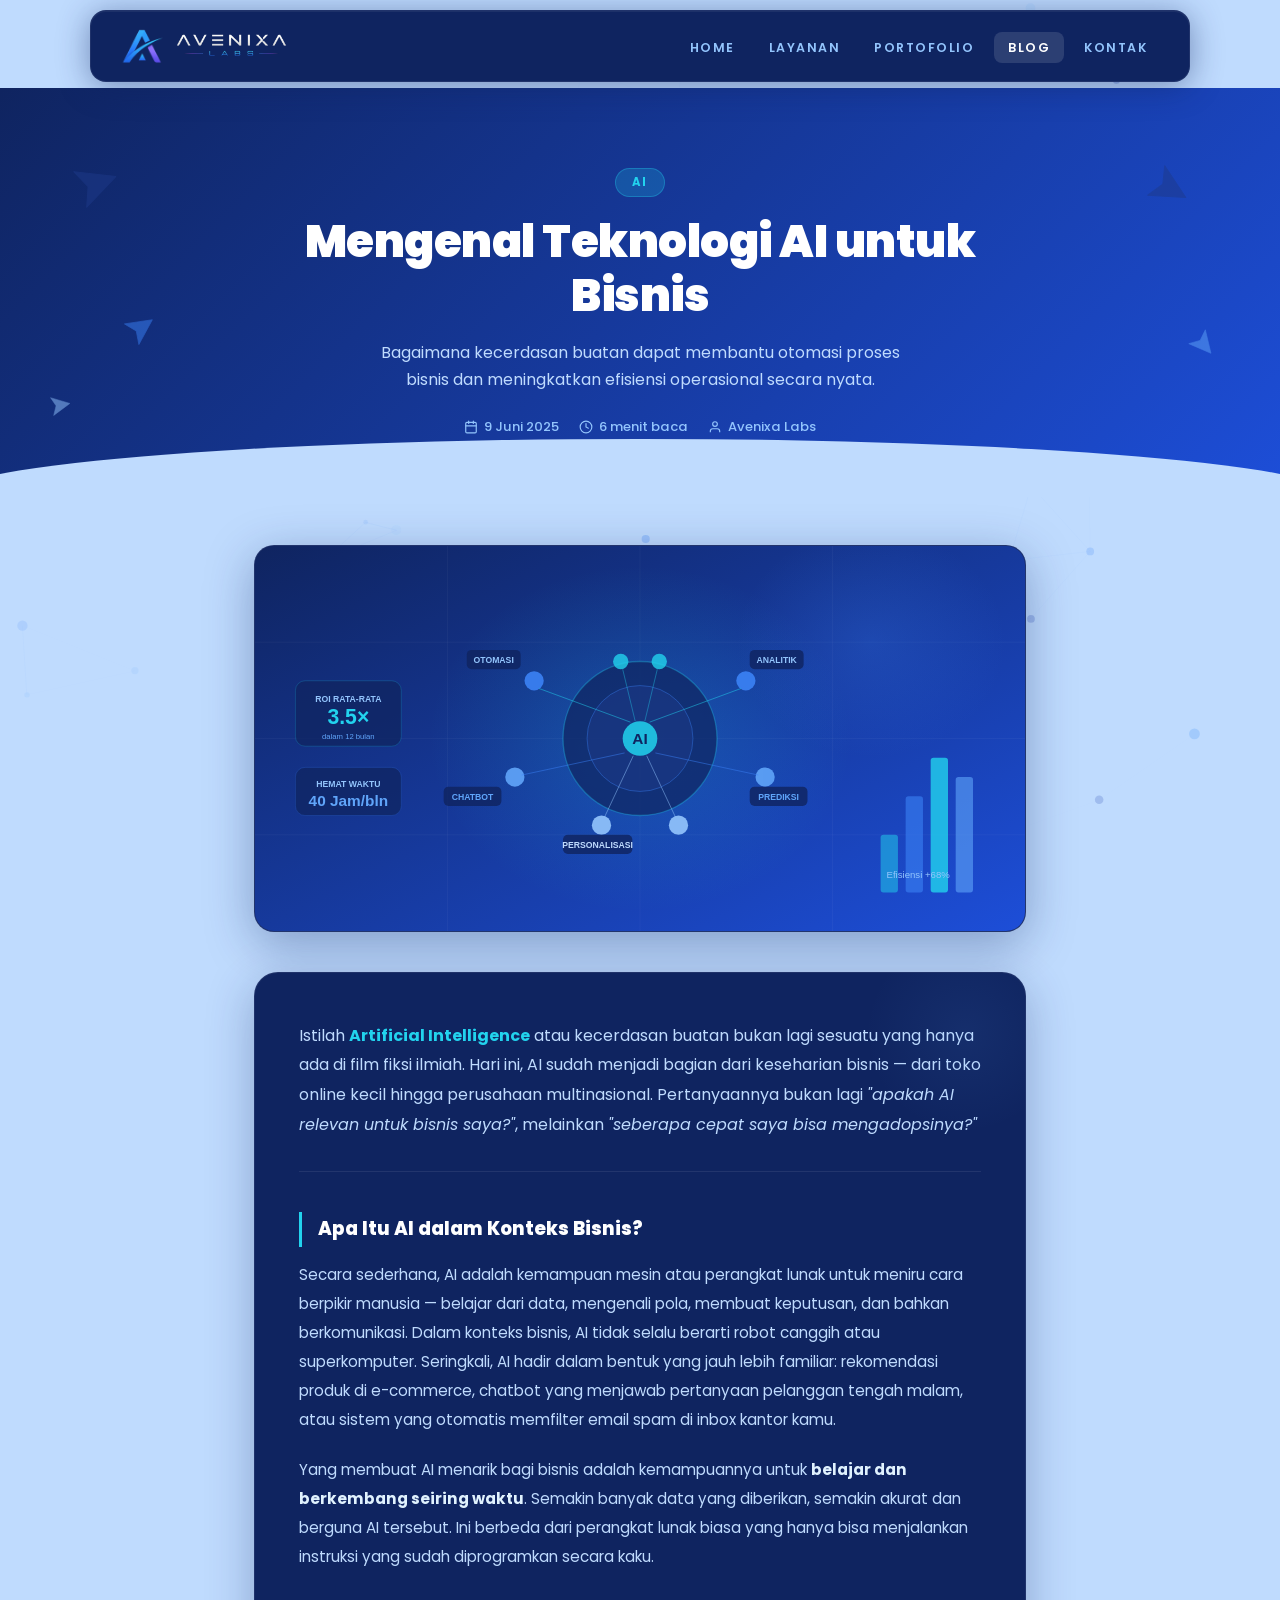
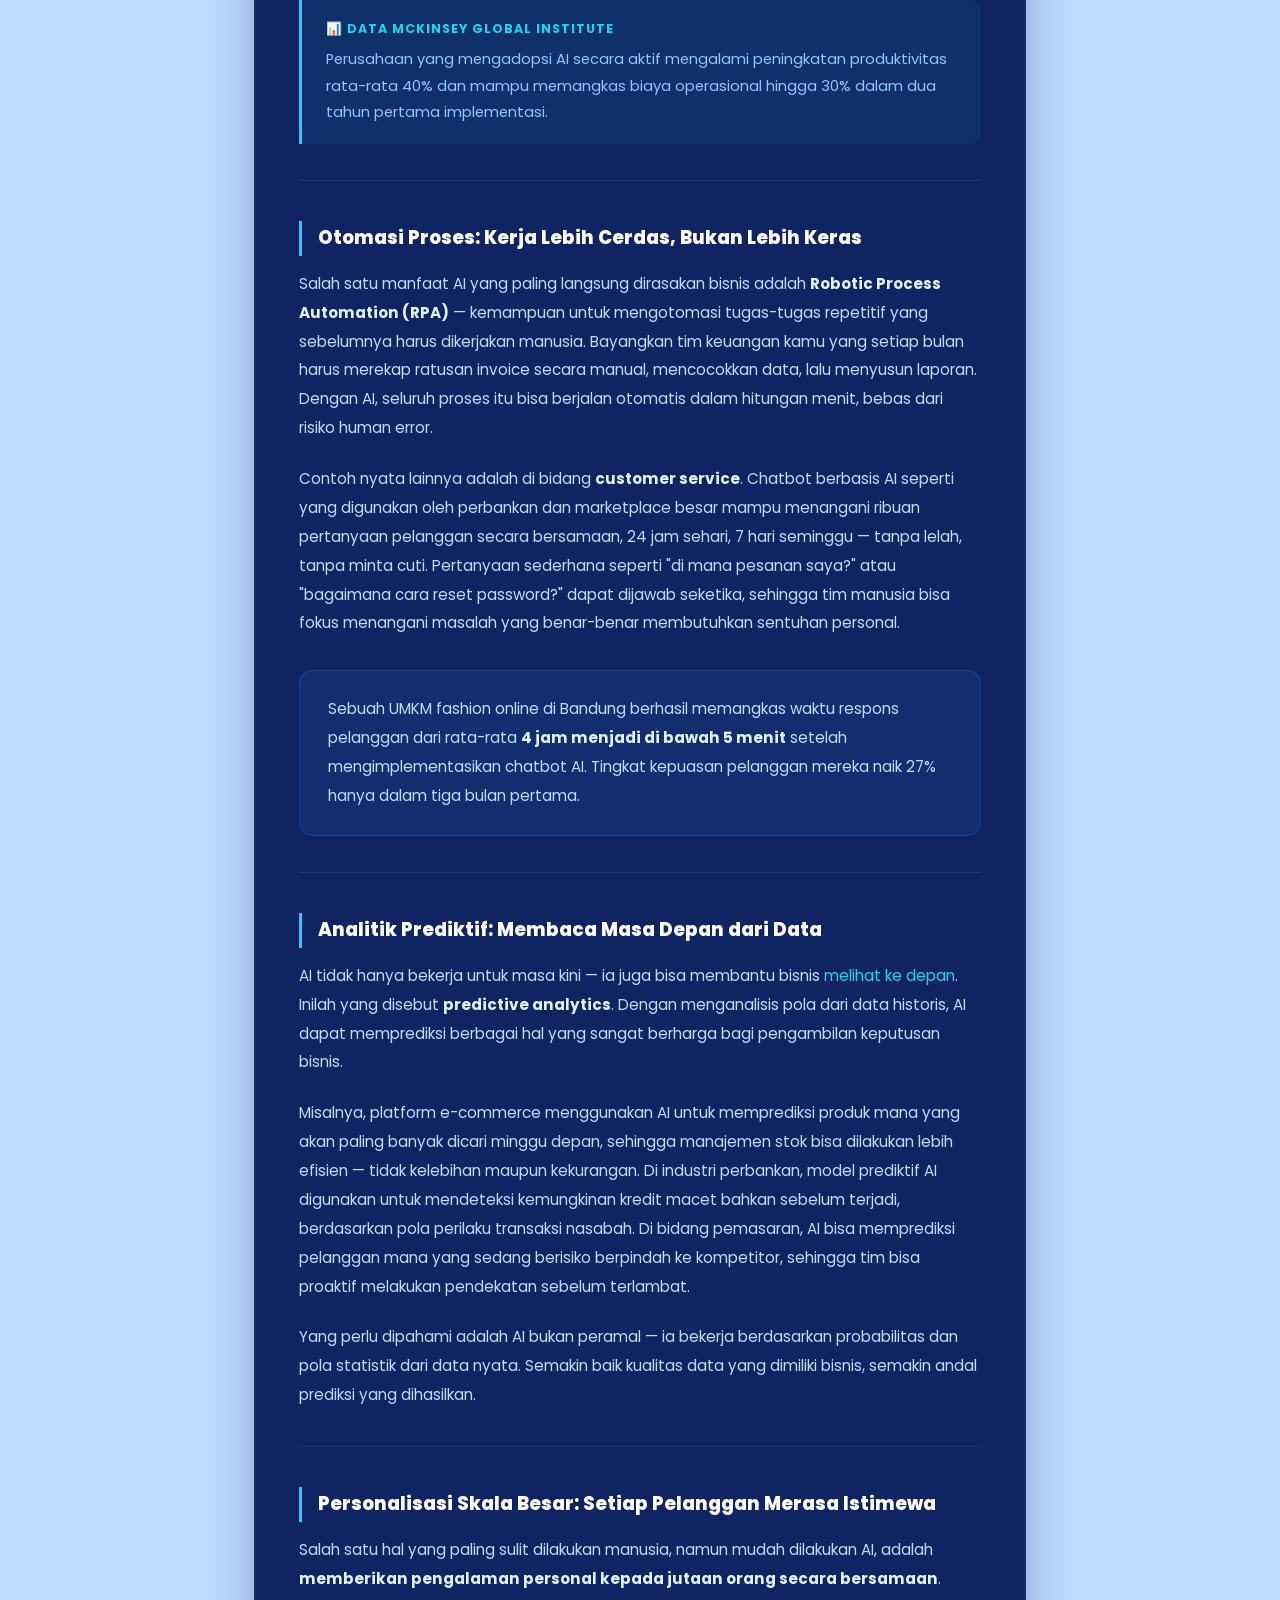
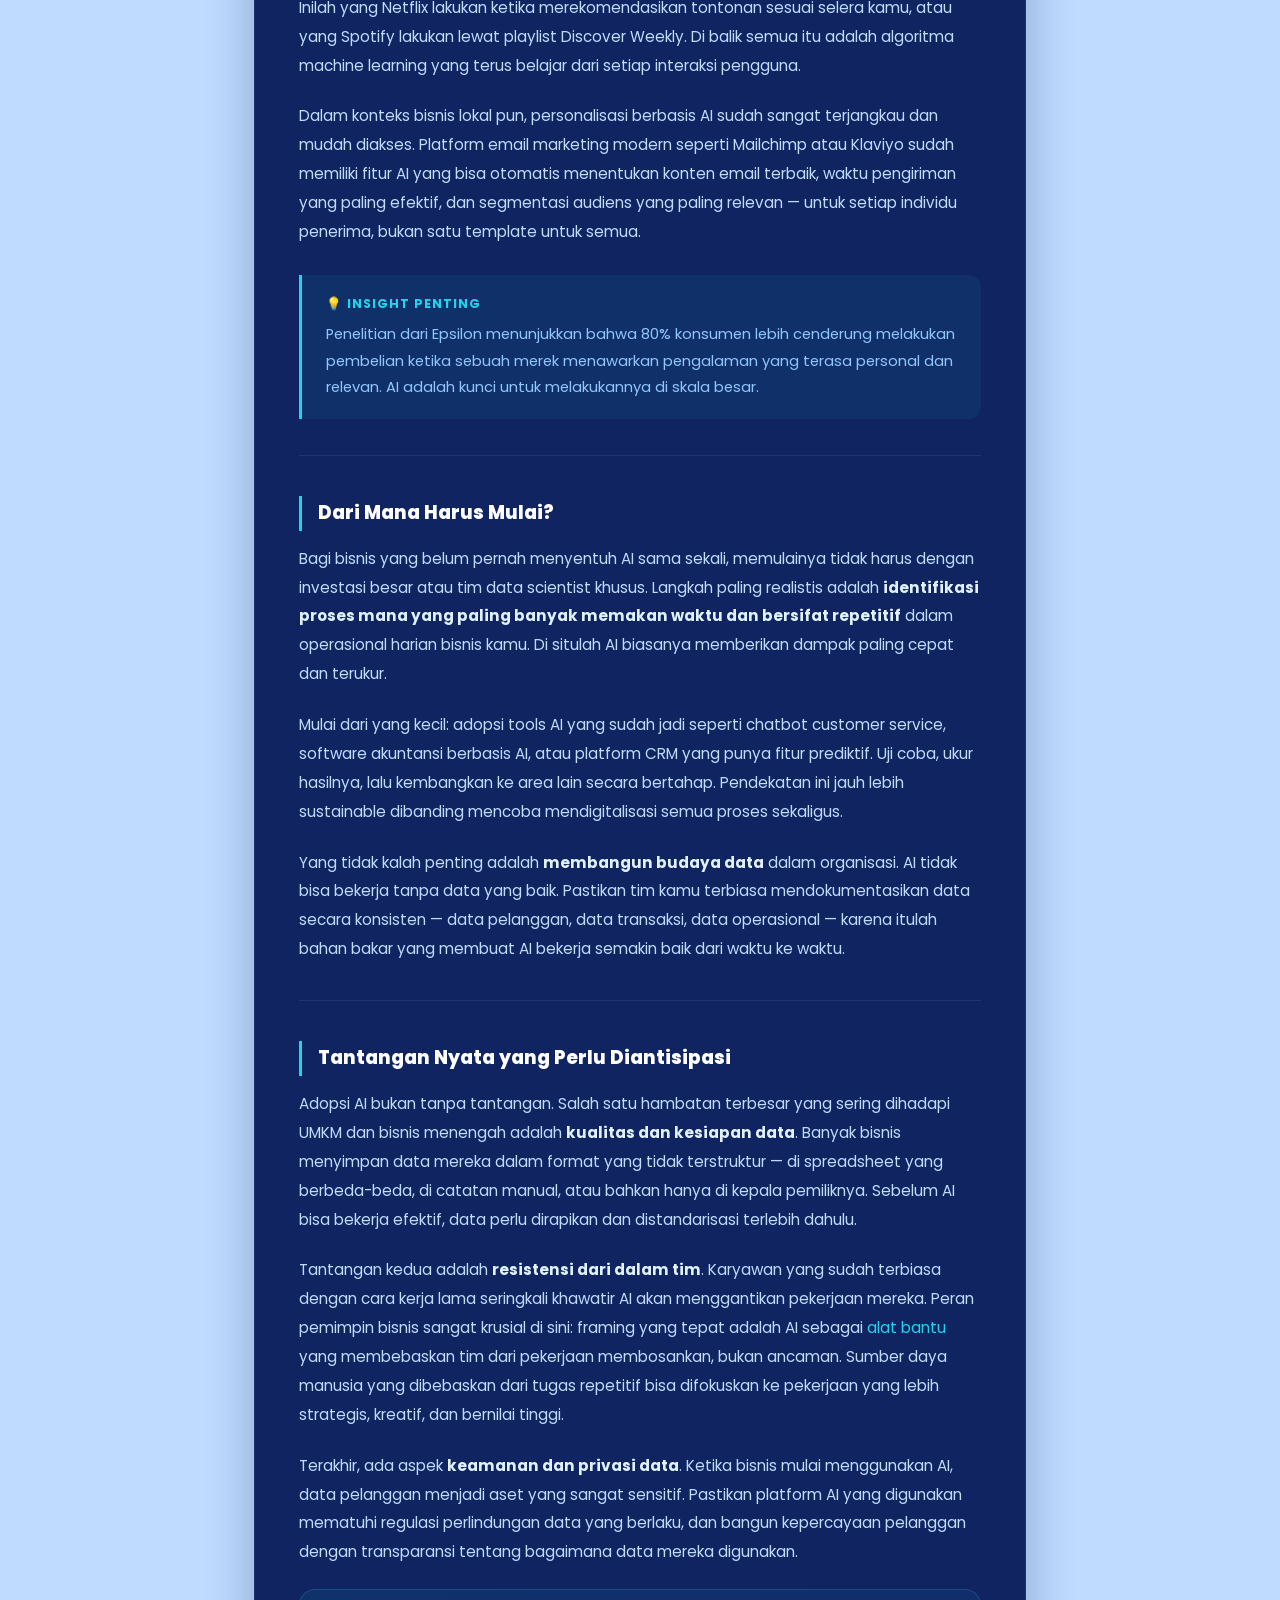
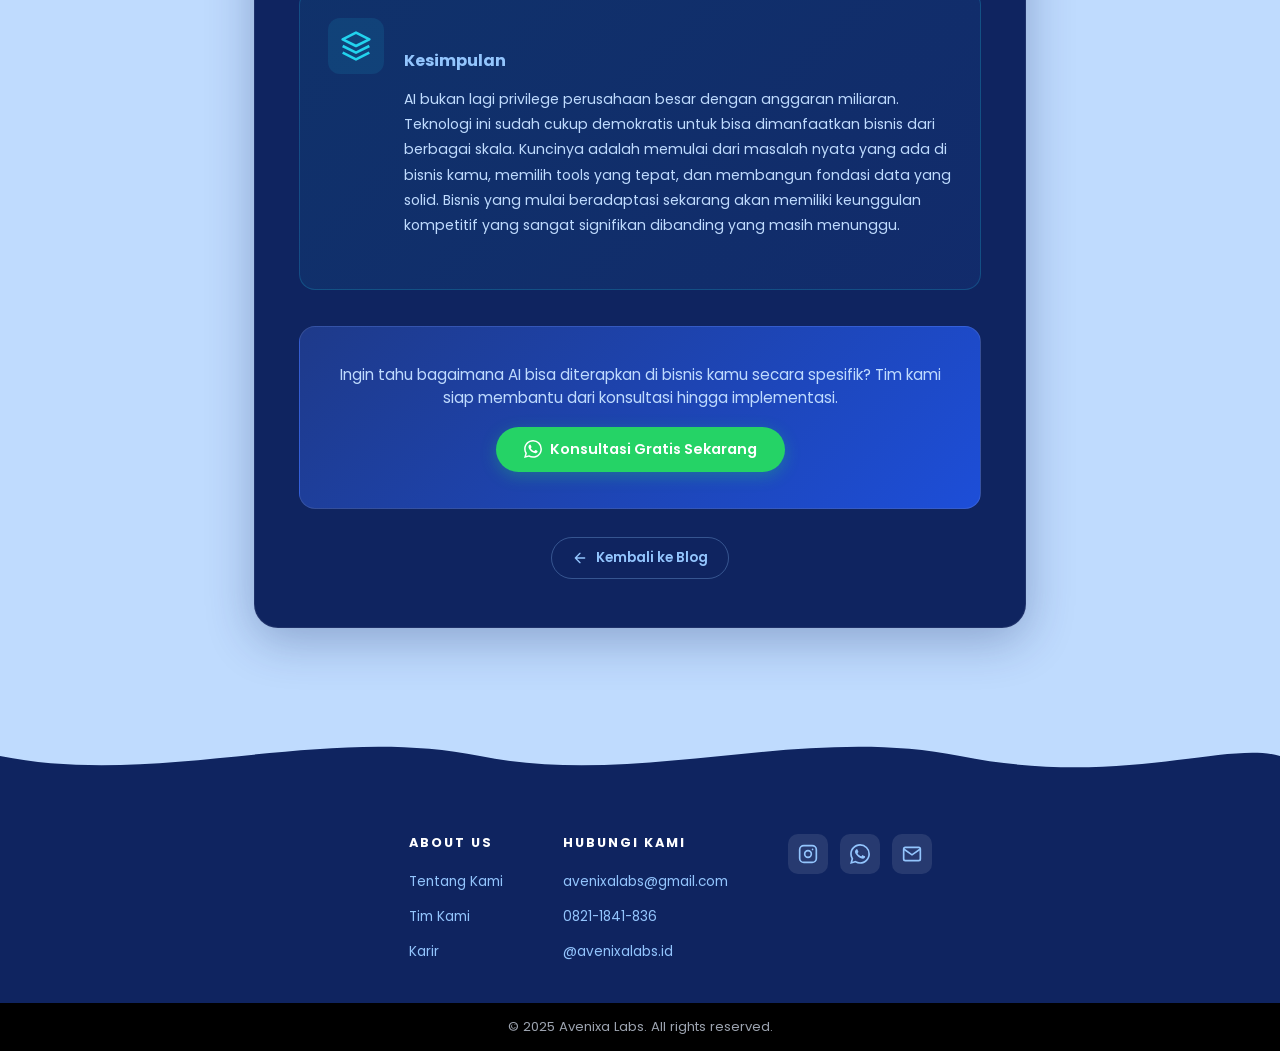
==== pages/artikelAiBisnis/index.html @ fcfe2548 "Add files via upload" ====
<!DOCTYPE html>
<html lang="id">

<head>
  <meta charset="UTF-8" />
  <meta name="viewport" content="width=device-width, initial-scale=1.0" />
  <title>Mengenal Teknologi AI untuk Bisnis - Avenixa Labs</title>
  <link rel="icon" type="image/png" href="../../assets/logo_transparan.png" />
  <link rel="preconnect" href="https://fonts.googleapis.com" />
  <link rel="preconnect" href="https://fonts.gstatic.com" crossorigin />
  <link
    href="https://fonts.googleapis.com/css2?family=Poppins:wght@400;500;600;700;800;900&family=Inter:wght@400;500;600&display=swap"
    rel="stylesheet" />
  <link rel="stylesheet" href="style.css" />
  <link rel="stylesheet" href="artikel.css" />
  <style>
    /* Prose-style artikel body — no card layout */
    .artikel-prose {
      font-size: 0.95rem;
      color: #bfdbfe;
      line-height: 1.9;
    }

    .artikel-prose p {
      margin-bottom: 22px;
    }

    .artikel-prose strong {
      color: #e0f2fe;
    }

    .artikel-prose em {
      color: #22d3ee;
      font-style: normal;
    }

    .artikel-prose h2 {
      font-size: 1.15rem;
      font-weight: 800;
      color: #fff;
      margin-top: 40px;
      margin-bottom: 14px;
      padding-left: 16px;
      border-left: 3px solid #22d3ee;
    }

    .artikel-prose h3 {
      font-size: 1rem;
      font-weight: 700;
      color: #93c5fd;
      margin-top: 28px;
      margin-bottom: 10px;
    }

    .artikel-prose blockquote {
      background: rgba(34, 211, 238, 0.07);
      border-left: 3px solid #22d3ee;
      border-radius: 0 12px 12px 0;
      padding: 18px 24px;
      margin: 28px 0;
      color: #93c5fd;
      font-size: 0.92rem;
      line-height: 1.8;
    }

    .artikel-prose blockquote strong {
      color: #22d3ee;
      display: block;
      margin-bottom: 6px;
      font-size: 0.78rem;
      letter-spacing: 1px;
      text-transform: uppercase;
    }

    .artikel-prose .highlight-box {
      background: rgba(59, 130, 246, 0.1);
      border: 1px solid rgba(59, 130, 246, 0.25);
      border-radius: 14px;
      padding: 24px 28px;
      margin: 32px 0;
    }

    .artikel-prose .highlight-box p {
      margin-bottom: 0;
    }

    .artikel-prose code {
      background: rgba(34, 211, 238, 0.12);
      color: #22d3ee;
      padding: 2px 8px;
      border-radius: 4px;
      font-size: 0.82rem;
      font-family: 'Courier New', monospace;
    }

    .artikel-divider {
      border: none;
      border-top: 1px solid rgba(255, 255, 255, 0.08);
      margin: 36px 0;
    }
  </style>
</head>

<body>

  <!-- ========== LOADING SCREEN ========== -->
  <div id="loadingScreen">
    <div class="loader-logo">
      <img src="../../assets/logo_transparan.png" alt="Avenixa Labs" onerror="this.style.display='none'" />
      <span>AVENIXA <em>LABS</em></span>
    </div>
    <div class="loader-bar">
      <div class="loader-fill"></div>
    </div>
  </div>

  <!-- ========== PARTICLES CANVAS ========== -->
  <canvas id="particleCanvas"></canvas>

  <!-- ========== NAVBAR ========== -->
  <div class="nav-wrapper" id="navWrapper">
    <nav id="navbar">
      <div class="nav-inner">
        <a href="../../index.html" class="nav-logo">
          <img src="../../assets/logo_transparan.png" alt="logo" class="nav-logo-img"
            onerror="this.style.display='none'" />
          <img src="../../assets/text_logo.png" alt="Avenixa Labs" class="nav-logo-full"
            onerror="this.style.display='none'" />
        </a>
        <ul class="nav-links" id="navLinks">
          <li><a href="../../index.html" class="nav-link">HOME</a></li>
          <li><a href="../../index.html#layanan" class="nav-link">LAYANAN</a></li>
          <li><a href="../../index.html#portofolio" class="nav-link">PORTOFOLIO</a></li>
          <li><a href="../../index.html#blog" class="nav-link active">BLOG</a></li>
          <li><a href="../../index.html#kontak" class="nav-link">KONTAK</a></li>
        </ul>
        <button class="hamburger" id="hamburger" aria-label="Toggle menu">
          <span></span><span></span><span></span>
        </button>
      </div>
    </nav>
  </div>

  <!-- ========== KONTEN ARTIKEL ========== -->
  <main class="main-content">

    <!-- HERO ARTIKEL -->
    <div class="artikel-hero">
      <!-- Pesawat dekorasi -->
      <div class="deco-planes">
        <div class="deco-plane p1">
          <svg viewBox="0 0 40 40" fill="none">
            <polygon points="2,38 38,20 2,2 10,20" fill="#1e3a8a" stroke="#1e3a8a" stroke-linejoin="round" /></svg>
        </div>
        <div class="deco-plane p2">
          <svg viewBox="0 0 40 40" fill="none">
            <polygon points="2,38 38,20 2,2 10,20" fill="#3b82f6" stroke="#3b82f6" stroke-linejoin="round" /></svg>
        </div>
        <div class="deco-plane p3">
          <svg viewBox="0 0 40 40" fill="none">
            <polygon points="2,38 38,20 2,2 10,20" fill="#93c5fd" stroke="#93c5fd" stroke-linejoin="round" /></svg>
        </div>
        <div class="deco-plane p4">
          <svg viewBox="0 0 40 40" fill="none">
            <polygon points="2,38 38,20 2,2 10,20" fill="#1e3a8a" stroke="#1e3a8a" stroke-linejoin="round" /></svg>
        </div>
        <div class="deco-plane p5">
          <svg viewBox="0 0 40 40" fill="none">
            <polygon points="2,38 38,20 2,2 10,20" fill="#60a5fa" stroke="#60a5fa" stroke-linejoin="round" /></svg>
        </div>
      </div>

      <div class="artikel-hero-inner">
        <span class="artikel-tag">AI</span>
        <h1 class="artikel-judul">Mengenal Teknologi AI untuk Bisnis</h1>
        <p class="artikel-sub">Bagaimana kecerdasan buatan dapat membantu otomasi proses bisnis dan meningkatkan
          efisiensi operasional secara nyata.</p>
        <div class="artikel-meta">
          <span class="artikel-meta-item">
            <svg width="14" height="14" viewBox="0 0 24 24" fill="none">
              <rect x="3" y="4" width="18" height="18" rx="2" stroke="currentColor" stroke-width="2" />
              <path d="M16 2v4M8 2v4M3 10h18" stroke="currentColor" stroke-width="2" stroke-linecap="round" /></svg>
            9 Juni 2025
          </span>
          <span class="artikel-meta-item">
            <svg width="14" height="14" viewBox="0 0 24 24" fill="none">
              <circle cx="12" cy="12" r="10" stroke="currentColor" stroke-width="2" />
              <path d="M12 6v6l4 2" stroke="currentColor" stroke-width="2" stroke-linecap="round" /></svg>
            6 menit baca
          </span>
          <span class="artikel-meta-item">
            <svg width="14" height="14" viewBox="0 0 24 24" fill="none">
              <path d="M20 21v-2a4 4 0 00-4-4H8a4 4 0 00-4 4v2" stroke="currentColor" stroke-width="2" />
              <circle cx="12" cy="7" r="4" stroke="currentColor" stroke-width="2" /></svg>
            Avenixa Labs
          </span>
        </div>
      </div>
    </div>

    <!-- FRAME UTAMA ARTIKEL -->
    <div class="artikel-frame-wrap">

      <!-- Thumbnail SVG -->
      <div class="artikel-thumbnail">
        <svg viewBox="0 0 800 400" xmlns="http://www.w3.org/2000/svg" class="thumb-svg">
          <defs>
            <linearGradient id="bg-grad" x1="0%" y1="0%" x2="100%" y2="100%">
              <stop offset="0%" style="stop-color:#0f2460" />
              <stop offset="100%" style="stop-color:#1d4ed8" />
            </linearGradient>
            <radialGradient id="glow1" cx="50%" cy="50%" r="50%">
              <stop offset="0%" style="stop-color:#22d3ee;stop-opacity:0.18" />
              <stop offset="100%" style="stop-color:#22d3ee;stop-opacity:0" />
            </radialGradient>
            <radialGradient id="glow2" cx="50%" cy="50%" r="50%">
              <stop offset="0%" style="stop-color:#3b82f6;stop-opacity:0.2" />
              <stop offset="100%" style="stop-color:#3b82f6;stop-opacity:0" />
            </radialGradient>
          </defs>

          <!-- Background -->
          <rect width="800" height="400" fill="url(#bg-grad)" />

          <!-- Grid -->
          <line x1="0" y1="100" x2="800" y2="100" stroke="rgba(255,255,255,0.04)" stroke-width="1" />
          <line x1="0" y1="200" x2="800" y2="200" stroke="rgba(255,255,255,0.04)" stroke-width="1" />
          <line x1="0" y1="300" x2="800" y2="300" stroke="rgba(255,255,255,0.04)" stroke-width="1" />
          <line x1="200" y1="0" x2="200" y2="400" stroke="rgba(255,255,255,0.04)" stroke-width="1" />
          <line x1="400" y1="0" x2="400" y2="400" stroke="rgba(255,255,255,0.04)" stroke-width="1" />
          <line x1="600" y1="0" x2="600" y2="400" stroke="rgba(255,255,255,0.04)" stroke-width="1" />

          <!-- Glow circles -->
          <ellipse cx="400" cy="200" rx="220" ry="180" fill="url(#glow1)" />
          <ellipse cx="640" cy="100" rx="140" ry="120" fill="url(#glow2)" />

          <!-- Central AI brain icon -->
          <circle cx="400" cy="200" r="80" fill="rgba(15,36,96,0.7)" stroke="rgba(34,211,238,0.3)" stroke-width="1.5" />
          <circle cx="400" cy="200" r="55" fill="rgba(30,58,138,0.5)" stroke="rgba(59,130,246,0.4)" stroke-width="1" />

          <!-- Brain circuit lines -->
          <circle cx="400" cy="200" r="18" fill="#22d3ee" opacity="0.85" />
          <text x="400" y="206" text-anchor="middle" font-size="16" fill="#0f2460" font-weight="900"
            font-family="Arial">AI</text>

          <!-- Node connections -->
          <circle cx="290" cy="140" r="10" fill="#3b82f6" opacity="0.9" />
          <circle cx="510" cy="140" r="10" fill="#3b82f6" opacity="0.9" />
          <circle cx="270" cy="240" r="10" fill="#60a5fa" opacity="0.9" />
          <circle cx="530" cy="240" r="10" fill="#60a5fa" opacity="0.9" />
          <circle cx="360" cy="290" r="10" fill="#93c5fd" opacity="0.9" />
          <circle cx="440" cy="290" r="10" fill="#93c5fd" opacity="0.9" />
          <circle cx="380" cy="120" r="8" fill="#22d3ee" opacity="0.8" />
          <circle cx="420" cy="120" r="8" fill="#22d3ee" opacity="0.8" />

          <!-- Lines from center -->
          <line x1="390" y1="183" x2="295" y2="148" stroke="#22d3ee" stroke-width="1" stroke-opacity="0.5" />
          <line x1="410" y1="183" x2="505" y2="148" stroke="#22d3ee" stroke-width="1" stroke-opacity="0.5" />
          <line x1="384" y1="215" x2="277" y2="238" stroke="#3b82f6" stroke-width="1" stroke-opacity="0.5" />
          <line x1="416" y1="215" x2="523" y2="238" stroke="#3b82f6" stroke-width="1" stroke-opacity="0.5" />
          <line x1="393" y1="218" x2="363" y2="282" stroke="#93c5fd" stroke-width="1" stroke-opacity="0.5" />
          <line x1="407" y1="218" x2="437" y2="282" stroke="#93c5fd" stroke-width="1" stroke-opacity="0.5" />
          <line x1="395" y1="182" x2="382" y2="128" stroke="#22d3ee" stroke-width="1" stroke-opacity="0.4" />
          <line x1="405" y1="182" x2="418" y2="128" stroke="#22d3ee" stroke-width="1" stroke-opacity="0.4" />

          <!-- Labels -->
          <rect x="220" y="108" width="56" height="20" rx="5" fill="rgba(15,36,96,0.8)" />
          <text x="248" y="122" text-anchor="middle" font-size="9" fill="#93c5fd" font-family="Arial"
            font-weight="600">OTOMASI</text>

          <rect x="514" y="108" width="56" height="20" rx="5" fill="rgba(15,36,96,0.8)" />
          <text x="542" y="122" text-anchor="middle" font-size="9" fill="#93c5fd" font-family="Arial"
            font-weight="600">ANALITIK</text>

          <rect x="196" y="250" width="60" height="20" rx="5" fill="rgba(15,36,96,0.8)" />
          <text x="226" y="264" text-anchor="middle" font-size="9" fill="#60a5fa" font-family="Arial"
            font-weight="600">CHATBOT</text>

          <rect x="514" y="250" width="60" height="20" rx="5" fill="rgba(15,36,96,0.8)" />
          <text x="544" y="264" text-anchor="middle" font-size="9" fill="#60a5fa" font-family="Arial"
            font-weight="600">PREDIKSI</text>

          <rect x="320" y="300" width="72" height="20" rx="5" fill="rgba(15,36,96,0.8)" />
          <text x="356" y="314" text-anchor="middle" font-size="9" fill="#bfdbfe" font-family="Arial"
            font-weight="600">PERSONALISASI</text>

          <!-- Right side bar chart (decorative) -->
          <rect x="650" y="300" width="18" height="60" rx="3" fill="rgba(34,211,238,0.5)" />
          <rect x="676" y="260" width="18" height="100" rx="3" fill="rgba(59,130,246,0.6)" />
          <rect x="702" y="220" width="18" height="140" rx="3" fill="rgba(34,211,238,0.8)" />
          <rect x="728" y="240" width="18" height="120" rx="3" fill="rgba(96,165,250,0.6)" />
          <text x="689" y="345" text-anchor="middle" font-size="10" fill="#93c5fd" font-family="Arial">Efisiensi
            +68%</text>

          <!-- Left decorative card -->
          <rect x="42" y="140" width="110" height="68" rx="10" fill="rgba(15,36,96,0.75)" stroke="rgba(34,211,238,0.2)"
            stroke-width="1" />
          <text x="97" y="162" text-anchor="middle" font-size="9" fill="#93c5fd" font-family="Arial"
            font-weight="700">ROI RATA-RATA</text>
          <text x="97" y="185" text-anchor="middle" font-size="22" fill="#22d3ee" font-family="Arial"
            font-weight="900">3.5×</text>
          <text x="97" y="200" text-anchor="middle" font-size="8" fill="#60a5fa" font-family="Arial">dalam 12
            bulan</text>

          <!-- Bottom left tag -->
          <rect x="42" y="230" width="110" height="50" rx="10" fill="rgba(15,36,96,0.75)" stroke="rgba(59,130,246,0.2)"
            stroke-width="1" />
          <text x="97" y="250" text-anchor="middle" font-size="9" fill="#93c5fd" font-family="Arial"
            font-weight="700">HEMAT WAKTU</text>
          <text x="97" y="270" text-anchor="middle" font-size="16" fill="#60a5fa" font-family="Arial"
            font-weight="900">40 Jam/bln</text>
        </svg>
      </div>

      <!-- Body Artikel (Prose) -->
      <div class="artikel-body">

        <div class="artikel-intro">
          Istilah <strong>Artificial Intelligence</strong> atau kecerdasan buatan bukan lagi sesuatu yang hanya ada di
          film fiksi ilmiah. Hari ini, AI sudah menjadi bagian dari keseharian bisnis — dari toko online kecil hingga
          perusahaan multinasional. Pertanyaannya bukan lagi <em>"apakah AI relevan untuk bisnis saya?"</em>, melainkan
          <em>"seberapa cepat saya bisa mengadopsinya?"</em>
        </div>

        <div class="artikel-prose">

          <h2>Apa Itu AI dalam Konteks Bisnis?</h2>

          <p>Secara sederhana, AI adalah kemampuan mesin atau perangkat lunak untuk meniru cara berpikir manusia —
            belajar dari data, mengenali pola, membuat keputusan, dan bahkan berkomunikasi. Dalam konteks bisnis, AI
            tidak selalu berarti robot canggih atau superkomputer. Seringkali, AI hadir dalam bentuk yang jauh lebih
            familiar: rekomendasi produk di e-commerce, chatbot yang menjawab pertanyaan pelanggan tengah malam, atau
            sistem yang otomatis memfilter email spam di inbox kantor kamu.</p>

          <p>Yang membuat AI menarik bagi bisnis adalah kemampuannya untuk <strong>belajar dan berkembang seiring
              waktu</strong>. Semakin banyak data yang diberikan, semakin akurat dan berguna AI tersebut. Ini berbeda
            dari perangkat lunak biasa yang hanya bisa menjalankan instruksi yang sudah diprogramkan secara kaku.</p>

          <blockquote>
            <strong>📊 Data McKinsey Global Institute</strong>
            Perusahaan yang mengadopsi AI secara aktif mengalami peningkatan produktivitas rata-rata 40% dan mampu
            memangkas biaya operasional hingga 30% dalam dua tahun pertama implementasi.
          </blockquote>

          <hr class="artikel-divider" />

          <h2>Otomasi Proses: Kerja Lebih Cerdas, Bukan Lebih Keras</h2>

          <p>Salah satu manfaat AI yang paling langsung dirasakan bisnis adalah <strong>Robotic Process Automation
              (RPA)</strong> — kemampuan untuk mengotomasi tugas-tugas repetitif yang sebelumnya harus dikerjakan
            manusia. Bayangkan tim keuangan kamu yang setiap bulan harus merekap ratusan invoice secara manual,
            mencocokkan data, lalu menyusun laporan. Dengan AI, seluruh proses itu bisa berjalan otomatis dalam hitungan
            menit, bebas dari risiko human error.</p>

          <p>Contoh nyata lainnya adalah di bidang <strong>customer service</strong>. Chatbot berbasis AI seperti yang
            digunakan oleh perbankan dan marketplace besar mampu menangani ribuan pertanyaan pelanggan secara bersamaan,
            24 jam sehari, 7 hari seminggu — tanpa lelah, tanpa minta cuti. Pertanyaan sederhana seperti "di mana
            pesanan saya?" atau "bagaimana cara reset password?" dapat dijawab seketika, sehingga tim manusia bisa fokus
            menangani masalah yang benar-benar membutuhkan sentuhan personal.</p>

          <div class="highlight-box">
            <p>Sebuah UMKM fashion online di Bandung berhasil memangkas waktu respons pelanggan dari rata-rata <strong>4
                jam menjadi di bawah 5 menit</strong> setelah mengimplementasikan chatbot AI. Tingkat kepuasan pelanggan
              mereka naik 27% hanya dalam tiga bulan pertama.</p>
          </div>

          <hr class="artikel-divider" />

          <h2>Analitik Prediktif: Membaca Masa Depan dari Data</h2>

          <p>AI tidak hanya bekerja untuk masa kini — ia juga bisa membantu bisnis <em>melihat ke depan</em>. Inilah
            yang disebut <strong>predictive analytics</strong>. Dengan menganalisis pola dari data historis, AI dapat
            memprediksi berbagai hal yang sangat berharga bagi pengambilan keputusan bisnis.</p>

          <p>Misalnya, platform e-commerce menggunakan AI untuk memprediksi produk mana yang akan paling banyak dicari
            minggu depan, sehingga manajemen stok bisa dilakukan lebih efisien — tidak kelebihan maupun kekurangan. Di
            industri perbankan, model prediktif AI digunakan untuk mendeteksi kemungkinan kredit macet bahkan sebelum
            terjadi, berdasarkan pola perilaku transaksi nasabah. Di bidang pemasaran, AI bisa memprediksi pelanggan
            mana yang sedang berisiko berpindah ke kompetitor, sehingga tim bisa proaktif melakukan pendekatan sebelum
            terlambat.</p>

          <p>Yang perlu dipahami adalah AI bukan peramal — ia bekerja berdasarkan probabilitas dan pola statistik dari
            data nyata. Semakin baik kualitas data yang dimiliki bisnis, semakin andal prediksi yang dihasilkan.</p>

          <hr class="artikel-divider" />

          <h2>Personalisasi Skala Besar: Setiap Pelanggan Merasa Istimewa</h2>

          <p>Salah satu hal yang paling sulit dilakukan manusia, namun mudah dilakukan AI, adalah <strong>memberikan
              pengalaman personal kepada jutaan orang secara bersamaan</strong>. Inilah yang Netflix lakukan ketika
            merekomendasikan tontonan sesuai selera kamu, atau yang Spotify lakukan lewat playlist Discover Weekly. Di
            balik semua itu adalah algoritma machine learning yang terus belajar dari setiap interaksi pengguna.</p>

          <p>Dalam konteks bisnis lokal pun, personalisasi berbasis AI sudah sangat terjangkau dan mudah diakses.
            Platform email marketing modern seperti Mailchimp atau Klaviyo sudah memiliki fitur AI yang bisa otomatis
            menentukan konten email terbaik, waktu pengiriman yang paling efektif, dan segmentasi audiens yang paling
            relevan — untuk setiap individu penerima, bukan satu template untuk semua.</p>

          <blockquote>
            <strong>💡 Insight Penting</strong>
            Penelitian dari Epsilon menunjukkan bahwa 80% konsumen lebih cenderung melakukan pembelian ketika sebuah
            merek menawarkan pengalaman yang terasa personal dan relevan. AI adalah kunci untuk melakukannya di skala
            besar.
          </blockquote>

          <hr class="artikel-divider" />

          <h2>Dari Mana Harus Mulai?</h2>

          <p>Bagi bisnis yang belum pernah menyentuh AI sama sekali, memulainya tidak harus dengan investasi besar atau
            tim data scientist khusus. Langkah paling realistis adalah <strong>identifikasi proses mana yang paling
              banyak memakan waktu dan bersifat repetitif</strong> dalam operasional harian bisnis kamu. Di situlah AI
            biasanya memberikan dampak paling cepat dan terukur.</p>

          <p>Mulai dari yang kecil: adopsi tools AI yang sudah jadi seperti chatbot customer service, software akuntansi
            berbasis AI, atau platform CRM yang punya fitur prediktif. Uji coba, ukur hasilnya, lalu kembangkan ke area
            lain secara bertahap. Pendekatan ini jauh lebih sustainable dibanding mencoba mendigitalisasi semua proses
            sekaligus.</p>

          <p>Yang tidak kalah penting adalah <strong>membangun budaya data</strong> dalam organisasi. AI tidak bisa
            bekerja tanpa data yang baik. Pastikan tim kamu terbiasa mendokumentasikan data secara konsisten — data
            pelanggan, data transaksi, data operasional — karena itulah bahan bakar yang membuat AI bekerja semakin baik
            dari waktu ke waktu.</p>

          <hr class="artikel-divider" />

          <h2>Tantangan Nyata yang Perlu Diantisipasi</h2>

          <p>Adopsi AI bukan tanpa tantangan. Salah satu hambatan terbesar yang sering dihadapi UMKM dan bisnis menengah
            adalah <strong>kualitas dan kesiapan data</strong>. Banyak bisnis menyimpan data mereka dalam format yang
            tidak terstruktur — di spreadsheet yang berbeda-beda, di catatan manual, atau bahkan hanya di kepala
            pemiliknya. Sebelum AI bisa bekerja efektif, data perlu dirapikan dan distandarisasi terlebih dahulu.</p>

          <p>Tantangan kedua adalah <strong>resistensi dari dalam tim</strong>. Karyawan yang sudah terbiasa dengan cara
            kerja lama seringkali khawatir AI akan menggantikan pekerjaan mereka. Peran pemimpin bisnis sangat krusial
            di sini: framing yang tepat adalah AI sebagai <em>alat bantu</em> yang membebaskan tim dari pekerjaan
            membosankan, bukan ancaman. Sumber daya manusia yang dibebaskan dari tugas repetitif bisa difokuskan ke
            pekerjaan yang lebih strategis, kreatif, dan bernilai tinggi.</p>

          <p>Terakhir, ada aspek <strong>keamanan dan privasi data</strong>. Ketika bisnis mulai menggunakan AI, data
            pelanggan menjadi aset yang sangat sensitif. Pastikan platform AI yang digunakan mematuhi regulasi
            perlindungan data yang berlaku, dan bangun kepercayaan pelanggan dengan transparansi tentang bagaimana data
            mereka digunakan.</p>

          <!-- Penutup -->
          <div class="artikel-penutup">
            <div class="penutup-icon">
              <svg width="32" height="32" viewBox="0 0 24 24" fill="none">
                <path d="M12 2L2 7l10 5 10-5-10-5z" stroke="#22d3ee" stroke-width="2" stroke-linejoin="round" />
                <path d="M2 17l10 5 10-5M2 12l10 5 10-5" stroke="#22d3ee" stroke-width="2" stroke-linejoin="round" />
              </svg>
            </div>
            <div>
              <h3>Kesimpulan</h3>
              <p>AI bukan lagi privilege perusahaan besar dengan anggaran miliaran. Teknologi ini sudah cukup demokratis
                untuk bisa dimanfaatkan bisnis dari berbagai skala. Kuncinya adalah memulai dari masalah nyata yang ada
                di bisnis kamu, memilih tools yang tepat, dan membangun fondasi data yang solid. Bisnis yang mulai
                beradaptasi sekarang akan memiliki keunggulan kompetitif yang sangat signifikan dibanding yang masih
                menunggu.</p>
            </div>
          </div>

        </div>

        <!-- CTA -->
        <div class="artikel-cta">
          <p>Ingin tahu bagaimana AI bisa diterapkan di bisnis kamu secara spesifik? Tim kami siap membantu dari
            konsultasi hingga implementasi.</p>
          <a href="https://wa.me/628211841836" class="btn-wa-artikel" target="_blank">
            <svg width="18" height="18" viewBox="0 0 24 24" fill="currentColor">
              <path
                d="M17.472 14.382c-.297-.149-1.758-.867-2.03-.967-.273-.099-.471-.148-.67.15-.197.297-.767.966-.94 1.164-.173.199-.347.223-.644.075-.297-.15-1.255-.463-2.39-1.475-.883-.788-1.48-1.761-1.653-2.059-.173-.297-.018-.458.13-.606.134-.133.298-.347.446-.52.149-.174.198-.298.298-.497.099-.198.05-.371-.025-.52-.075-.149-.669-1.612-.916-2.207-.242-.579-.487-.5-.669-.51-.173-.008-.371-.01-.57-.01-.198 0-.52.074-.792.372-.272.297-1.04 1.016-1.04 2.479 0 1.462 1.065 2.875 1.213 3.074.149.198 2.096 3.2 5.077 4.487.709.306 1.262.489 1.694.625.712.227 1.36.195 1.871.118.571-.085 1.758-.719 2.006-1.413.248-.694.248-1.289.173-1.413-.074-.124-.272-.198-.57-.347m-5.421 7.403h-.004a9.87 9.87 0 01-5.031-1.378l-.361-.214-3.741.982.998-3.648-.235-.374a9.86 9.86 0 01-1.51-5.26c.001-5.45 4.436-9.884 9.888-9.884 2.64 0 5.122 1.03 6.988 2.898a9.825 9.825 0 012.893 6.994c-.003 5.45-4.437 9.884-9.885 9.884m8.413-18.297A11.815 11.815 0 0012.05 0C5.495 0 .16 5.335.157 11.892c0 2.096.547 4.142 1.588 5.945L.057 24l6.305-1.654a11.882 11.882 0 005.683 1.448h.005c6.554 0 11.89-5.335 11.893-11.893a11.821 11.821 0 00-3.48-8.413z" />
            </svg>
            Konsultasi Gratis Sekarang
          </a>
        </div>

        <!-- Kembali ke blog -->
        <div class="artikel-back">
          <a href="#" onclick="history.back(); return false;" class="btn-back">
            <svg width="16" height="16" viewBox="0 0 24 24" fill="none">
              <path d="M19 12H5M5 12l7 7M5 12l7-7" stroke="currentColor" stroke-width="2" stroke-linecap="round"
                stroke-linejoin="round" />
            </svg>
            Kembali ke Blog
          </a>
        </div>

      </div>
    </div>

  </main>

  <!-- ========== FOOTER ========== -->
  <footer id="footer">
    <div class="footer-wave">
      <svg viewBox="0 0 1440 100" preserveAspectRatio="none" xmlns="http://www.w3.org/2000/svg">
        <path d="M0,60 C180,100 360,20 540,60 C720,100 900,20 1080,60 C1260,100 1380,40 1440,60 L1440,100 L0,100 Z"
          fill="#0f2460" />
      </svg>
    </div>
    <div class="footer-body">
      <div class="footer-logo">
        <img src="assets/logo.png" alt="Avenixa Labs" class="footer-logo-img" onerror="this.style.display='none'" />
      </div>
      <div class="footer-col">
        <h4>ABOUT US</h4>
        <ul>
          <li><a href="#">Tentang Kami</a></li>
          <li><a href="#">Tim Kami</a></li>
          <li><a href="#">Karir</a></li>
        </ul>
      </div>
      <div class="footer-col">
        <h4>HUBUNGI KAMI</h4>
        <ul>
          <li><a href="mailto:avenixalabs@gmail.com">avenixalabs@gmail.com</a></li>
          <li><a href="tel:08211841836">0821-1841-836</a></li>
          <li><a href="#">@avenixalabs.id</a></li>
        </ul>
      </div>
      <div class="footer-sosmed">
        <a href="#" class="sosmed-btn" title="Instagram">
          <svg width="20" height="20" viewBox="0 0 24 24" fill="none">
            <rect x="2" y="2" width="20" height="20" rx="5" stroke="currentColor" stroke-width="2" />
            <circle cx="12" cy="12" r="4" stroke="currentColor" stroke-width="2" />
            <circle cx="17.5" cy="6.5" r="1" fill="currentColor" />
          </svg>
        </a>
        <a href="https://wa.me/628211841836" class="sosmed-btn" title="WhatsApp" target="_blank">
          <svg width="20" height="20" viewBox="0 0 24 24" fill="currentColor">
            <path
              d="M17.472 14.382c-.297-.149-1.758-.867-2.03-.967-.273-.099-.471-.148-.67.15-.197.297-.767.966-.94 1.164-.173.199-.347.223-.644.075-.297-.15-1.255-.463-2.39-1.475-.883-.788-1.48-1.761-1.653-2.059-.173-.297-.018-.458.13-.606.134-.133.298-.347.446-.52.149-.174.198-.298.298-.497.099-.198.05-.371-.025-.52-.075-.149-.669-1.612-.916-2.207-.242-.579-.487-.5-.669-.51-.173-.008-.371-.01-.57-.01-.198 0-.52.074-.792.372-.272.297-1.04 1.016-1.04 2.479 0 1.462 1.065 2.875 1.213 3.074.149.198 2.096 3.2 5.077 4.487.709.306 1.262.489 1.694.625.712.227 1.36.195 1.871.118.571-.085 1.758-.719 2.006-1.413.248-.694.248-1.289.173-1.413-.074-.124-.272-.198-.57-.347m-5.421 7.403h-.004a9.87 9.87 0 01-5.031-1.378l-.361-.214-3.741.982.998-3.648-.235-.374a9.86 9.86 0 01-1.51-5.26c.001-5.45 4.436-9.884 9.888-9.884 2.64 0 5.122 1.03 6.988 2.898a9.825 9.825 0 012.893 6.994c-.003 5.45-4.437 9.884-9.885 9.884m8.413-18.297A11.815 11.815 0 0012.05 0C5.495 0 .16 5.335.157 11.892c0 2.096.547 4.142 1.588 5.945L.057 24l6.305-1.654a11.882 11.882 0 005.683 1.448h.005c6.554 0 11.89-5.335 11.893-11.893a11.821 11.821 0 00-3.48-8.413z" />
          </svg>
        </a>
        <a href="mailto:avenixalabs@gmail.com" class="sosmed-btn" title="Gmail">
          <svg width="20" height="20" viewBox="0 0 24 24" fill="none">
            <path d="M4 4h16c1.1 0 2 .9 2 2v12c0 1.1-.9 2-2 2H4c-1.1 0-2-.9-2-2V6c0-1.1.9-2 2-2z" stroke="currentColor"
              stroke-width="2" />
            <polyline points="22,6 12,13 2,6" stroke="currentColor" stroke-width="2" />
          </svg>
        </a>
      </div>
    </div>
    <div class="footer-copy">
      <p>&copy; 2025 Avenixa Labs. All rights reserved.</p>
    </div>
  </footer>
    <!-- BACK TO TOP -->
  <button id="backToTop" aria-label="Kembali ke atas">
    <svg width="20" height="20" viewBox="0 0 24 24" fill="none">
      <polyline points="18,15 12,9 6,15" stroke="currentColor" stroke-width="2.5" stroke-linecap="round"
        stroke-linejoin="round" />
    </svg>
  </button>

  <script src="script.js"></script>
</body>

</html>
---- pages/artikelAiBisnis/style.css ----
/* ==============================
   ROOT & RESET
============================== */
:root {
  --bg: #bfdbfe;
  --bg2: #93c5fd;
  --navy: #1e3a8a;
  --navy-dark: #0f2460;
  --navy-mid: #1d4ed8;
  --card-bg: #2563eb;
  --card-bg2: #3b82f6;
  --card-info: #4a7fcb;
  --white: #ffffff;
  --text-dark: #1e3a8a;
  --text-light: #e0f2fe;
  --accent: #22d3ee;
  --green-wa: #25D366;
  --nav-h: 72px;
  --nav-outer-h: 88px;
  --font: 'Poppins', sans-serif;
}

div,
p {
  max-width: 100%;
}

*,
*::before,
*::after {
  box-sizing: border-box;
  margin: 0;
  padding: 0;
}

html {
  scroll-behavior: smooth;
  overflow-x: hidden;
  width: 100%;
  max-width: 100vw;
}

body {
  font-family: var(--font);
  background: var(--bg);
  color: var(--text-dark);
  overflow-x: hidden;
  min-height: 100vh;
  display: flex;
  flex-direction: column;
}

/* ==============================
   PARTICLE CANVAS
============================== */
#particleCanvas {
  position: fixed;
  top: 0;
  left: 0;
  width: 100%;
  height: 100%;
  pointer-events: none;
  z-index: 0;
  opacity: 0.55;
}

.nav-wrapper,
.main-content,
#footer {
  position: relative;
  z-index: 1;
}

/* ==============================
   LOADING SCREEN
============================== */
#loadingScreen {
  position: fixed;
  inset: 0;
  background: var(--navy-dark);
  z-index: 9999;
  display: flex;
  flex-direction: column;
  align-items: center;
  justify-content: center;
  gap: 28px;
  transition: opacity 0.5s ease, visibility 0.5s ease;
}

#loadingScreen.hide {
  opacity: 0;
  visibility: hidden;
}

.loader-logo {
  display: flex;
  flex-direction: column;
  align-items: center;
  gap: 10px;
}

.loader-logo img {
  height: 80px;
  mix-blend-mode: screen;
  animation: pulseLogo 1.2s ease-in-out infinite;
}

.loader-logo span {
  color: #fff;
  font-family: var(--font);
  font-size: 1.2rem;
  font-weight: 700;
  letter-spacing: 4px;
}

.loader-logo span em {
  font-style: normal;
  color: #93c5fd;
  font-size: 0.8rem;
  display: block;
  text-align: center;
  letter-spacing: 6px;
}

.loader-bar {
  width: 180px;
  height: 4px;
  background: rgba(255, 255, 255, 0.15);
  border-radius: 4px;
  overflow: hidden;
}

.loader-fill {
  height: 100%;
  width: 0%;
  background: linear-gradient(90deg, #60a5fa, #22d3ee);
  border-radius: 4px;
  animation: fillBar 1.8s ease forwards;
}

@keyframes pulseLogo {

  0%,
  100% {
    transform: scale(1);
    opacity: 1;
  }

  50% {
    transform: scale(1.06);
    opacity: 0.85;
  }
}

@keyframes fillBar {
  0% {
    width: 0%;
  }

  100% {
    width: 100%;
  }
}

/* ==============================
   NAVBAR — FLOATING PILL
============================== */
.nav-wrapper {
  position: fixed;
  top: 0;
  left: 0;
  right: 0;
  z-index: 1000;
  padding: 10px 24px;
  pointer-events: none;
}

#navbar {
  pointer-events: all;
  max-width: 1100px;
  margin: 0 auto;
  background: var(--navy-dark);
  height: var(--nav-h);
  border-radius: 16px;
  box-shadow: 0 4px 32px rgba(15, 36, 96, 0.45), 0 1px 0 rgba(255, 255, 255, 0.06) inset;
  border: 1px solid rgba(255, 255, 255, 0.07);
  transition: box-shadow 0.3s, background 0.3s;
}

#navbar.scrolled {
  background: rgba(15, 36, 96, 0.92);
  backdrop-filter: blur(16px);
  -webkit-backdrop-filter: blur(16px);
  box-shadow: 0 8px 40px rgba(15, 36, 96, 0.5);
}

.nav-inner {
  height: 100%;
  display: flex;
  align-items: center;
  justify-content: space-between;
  padding: 0 28px;
}

.nav-logo {
  display: flex;
  align-items: center;
  gap: 6px;
  text-decoration: none;
  flex-shrink: 0;
}

.nav-logo-img {
  height: 46px;
  width: auto;
  mix-blend-mode: screen;
  display: block;
}

.nav-logo-full {
  height: 40px;
  width: auto;
  mix-blend-mode: normal;
  display: block;
}

.nav-links {
  display: flex;
  list-style: none;
  gap: 6px;
  align-items: center;
}

.nav-link {
  text-decoration: none;
  color: #93c5fd;
  font-size: 0.78rem;
  font-weight: 600;
  letter-spacing: 1.5px;
  padding: 7px 14px;
  border-radius: 8px;
  transition: color 0.2s, background 0.2s;
}

.nav-link:hover {
  color: var(--white);
  background: rgba(255, 255, 255, 0.08);
}

.nav-link.active {
  color: var(--white);
  background: rgba(255, 255, 255, 0.12);
}

.hamburger {
  display: none;
  flex-direction: column;
  gap: 5px;
  background: none;
  border: none;
  cursor: pointer;
  padding: 4px;
}

.hamburger span {
  display: block;
  width: 24px;
  height: 2px;
  background: var(--white);
  border-radius: 2px;
  transition: all 0.3s;
}

.hamburger.open span:nth-child(1) {
  transform: translateY(7px) rotate(45deg);
}

.hamburger.open span:nth-child(2) {
  opacity: 0;
}

.hamburger.open span:nth-child(3) {
  transform: translateY(-7px) rotate(-45deg);
}

/* ==============================
   MAIN CONTENT
============================== */
.main-content {
  flex: 1;
  padding-top: var(--nav-outer-h);
}

/* Placeholder — hapus saat sudah ada konten */
.placeholder-content {
  display: flex;
  flex-direction: column;
  align-items: center;
  justify-content: center;
  gap: 16px;
  min-height: 60vh;
  color: var(--navy);
  opacity: 0.4;
}

.placeholder-content p {
  font-size: 0.95rem;
  font-weight: 500;
  letter-spacing: 1px;
}

/* ==============================
   FOOTER
============================== */
#footer {
  background: var(--bg);
  position: relative;
}

.footer-logo-img {
  height: 140px;
  width: auto;
  mix-blend-mode: screen;
  display: block;
}

.footer-wave {
  line-height: 0;
  overflow: hidden;
}

.footer-wave svg {
  width: 100%;
  height: 80px;
  display: block;
  margin-bottom: -2px;
}

.footer-body {
  background: var(--navy-dark);
  display: flex;
  align-items: flex-start;
  justify-content: center;
  gap: 60px;
  padding: 48px 32px 40px;
  flex-wrap: wrap;
}

.footer-logo {
  display: flex;
  align-items: center;
}

.footer-col h4 {
  font-size: 0.8rem;
  font-weight: 700;
  letter-spacing: 2px;
  color: #fff;
  margin-bottom: 16px;
}

.footer-col ul {
  list-style: none;
  display: flex;
  flex-direction: column;
  gap: 10px;
}

.footer-col li a {
  text-decoration: none;
  color: #93c5fd;
  font-size: 0.85rem;
  transition: color 0.2s;
}

.footer-col li a:hover {
  color: #fff;
}

.footer-sosmed {
  display: flex;
  gap: 12px;
  align-items: center;
}

.sosmed-btn {
  width: 40px;
  height: 40px;
  border-radius: 10px;
  background: rgba(255, 255, 255, 0.1);
  display: flex;
  align-items: center;
  justify-content: center;
  color: #93c5fd;
  text-decoration: none;
  transition: background 0.2s, color 0.2s;
}

.sosmed-btn:hover {
  background: rgba(255, 255, 255, 0.2);
  color: #fff;
}

.footer-copy {
  background: #000;
  text-align: center;
  padding: 14px;
  color: #9ca3af;
  font-size: 0.82rem;
}

/* ==============================
   RESPONSIVE
============================== */
@media (max-width: 768px) {
  :root {
    --nav-outer-h: 80px;
  }

  .nav-wrapper {
    padding: 8px 16px;
  }

  #navbar {
    border-radius: 14px;
  }

  .hamburger {
    display: flex;
  }

  .nav-links {
    position: fixed;
    top: var(--nav-outer-h);
    left: 16px;
    right: 16px;
    background: var(--navy-dark);
    border-radius: 14px;
    flex-direction: column;
    align-items: center;
    gap: 0;
    max-height: 0;
    overflow: hidden;
    transition: max-height .35s ease, padding .35s, box-shadow .35s;
    padding: 0;
    box-shadow: none;
  }

  .nav-links.open {
    max-height: 400px;
    padding: 12px 0;
    box-shadow: 0 12px 36px rgba(15, 36, 96, 0.4);
  }

  .nav-links li {
    width: 100%;
    text-align: center;
  }

  .nav-link {
    display: block;
    padding: 13px;
    font-size: .9rem;
    border-radius: 0;
    border-bottom: 1px solid rgba(255, 255, 255, .06);
  }

  .footer-body {
    gap: 32px;
    padding: 40px 24px 32px;
    text-align: center;
  }

  .footer-logo {
    width: 100%;
    justify-content: center;
  }

  .footer-logo-img {
    height: 120px;
  }

  .footer-sosmed {
    justify-content: center;
  }
}

@media (max-width: 480px) {
  :root {
    --nav-outer-h: 72px;
  }

  .nav-wrapper {
    padding: 6px 12px;
  }

  #navbar {
    border-radius: 12px;
    height: 60px;
  }

  .nav-logo-img {
    height: 38px;
  }

  .nav-logo-full {
    height: 32px;
  }

  .footer-logo-img {
    height: 100px;
  }
}

/* ===== BACK TO TOP ===== */
#backToTop {
  position: fixed;
  bottom: 2rem;
  right: 2rem;
  left: auto;
  z-index: 99999;
  width: 48px;
  height: 48px;
  border-radius: 50%;
  background: linear-gradient(135deg, #1e40af, #3b82f6);
  border: none;
  color: #fff;
  cursor: pointer;
  display: flex;
  align-items: center;
  justify-content: center;
  box-shadow: 0 4px 20px rgba(59, 130, 246, 0.5);
  opacity: 0;
  visibility: hidden;
  transform: translateY(16px);
  transition: opacity 0.3s, visibility 0.3s, transform 0.3s, box-shadow 0.3s;
  box-sizing: border-box;
}

#backToTop.show {
  opacity: 1;
  visibility: visible;
  transform: translateY(0);
}

#backToTop:hover {
  box-shadow: 0 8px 28px rgba(59, 130, 246, 0.7);
  transform: translateY(-3px);
}
---- pages/artikelAiBisnis/artikel.css ----
/* ==============================
   ARTIKEL HERO
============================== */
.artikel-hero {
  position: relative;
  background: linear-gradient(135deg, var(--navy-dark) 0%, #1d4ed8 100%);
  padding: 80px 32px 60px;
  overflow: hidden;
  text-align: center;
}

.artikel-hero::after {
  content: '';
  position: absolute;
  bottom: -2px;
  left: 0;
  right: 0;
  height: 60px;
  background: var(--bg);
  clip-path: ellipse(55% 100% at 50% 100%);
}

/* Pesawat dekorasi */
.deco-planes {
  position: absolute;
  inset: 0;
  pointer-events: none;
}

.deco-plane {
  position: absolute;
  opacity: 0.5;
  animation: floatPlane 6s ease-in-out infinite;
}

.deco-plane svg {
  width: 100%;
  height: 100%;
}

.p1 {
  width: 42px;
  height: 42px;
  top: 18%;
  left: 6%;
  transform: rotate(-20deg);
  animation-delay: 0s;
}

.p2 {
  width: 28px;
  height: 28px;
  top: 55%;
  left: 10%;
  transform: rotate(-35deg);
  animation-delay: 1s;
}

.p3 {
  width: 20px;
  height: 20px;
  top: 75%;
  left: 4%;
  transform: rotate(-10deg);
  animation-delay: 2s;
}

.p4 {
  width: 38px;
  height: 38px;
  top: 20%;
  right: 7%;
  transform: rotate(30deg);
  animation-delay: 0.5s;
}

.p5 {
  width: 24px;
  height: 24px;
  top: 60%;
  right: 5%;
  transform: rotate(50deg);
  animation-delay: 1.5s;
}

@keyframes floatPlane {

  0%,
  100% {
    transform: translateY(0) rotate(var(--r, -20deg));
  }

  50% {
    transform: translateY(-10px) rotate(var(--r, -20deg));
  }
}

.artikel-hero-inner {
  position: relative;
  z-index: 2;
  max-width: 720px;
  margin: 0 auto;
}

.artikel-tag {
  display: inline-block;
  background: rgba(34, 211, 238, 0.2);
  color: #22d3ee;
  font-size: 0.72rem;
  font-weight: 700;
  letter-spacing: 2px;
  padding: 5px 16px;
  border-radius: 20px;
  margin-bottom: 18px;
  text-transform: uppercase;
  border: 1px solid rgba(34, 211, 238, 0.3);
}

.artikel-judul {
  font-size: clamp(1.8rem, 4vw, 2.8rem);
  font-weight: 900;
  color: #fff;
  line-height: 1.2;
  margin-bottom: 16px;
  letter-spacing: -0.5px;
}

.artikel-sub {
  font-size: 1rem;
  color: #bfdbfe;
  line-height: 1.7;
  margin-bottom: 24px;
  max-width: 560px;
  margin-left: auto;
  margin-right: auto;
}

.artikel-meta {
  display: flex;
  align-items: center;
  justify-content: center;
  gap: 20px;
  flex-wrap: wrap;
}

.artikel-meta span {
  display: flex;
  align-items: center;
  gap: 6px;
  color: #93c5fd;
  font-size: 0.82rem;
  font-weight: 500;
}

/* ==============================
   FRAME UTAMA
============================== */
.artikel-frame-wrap {
  max-width: 820px;
  margin: 0 auto;
  padding: 48px 24px 80px;
}

/* ==============================
   THUMBNAIL
============================== */
.artikel-thumbnail {
  background: var(--navy-dark);
  border-radius: 20px;
  overflow: hidden;
  margin-bottom: 40px;
  box-shadow: 0 12px 48px rgba(15, 36, 96, 0.35);
  border: 1px solid rgba(255, 255, 255, 0.08);
}

.thumb-svg {
  width: 100%;
  height: auto;
  display: block;
}

/* ==============================
   BODY ARTIKEL (frame besar)
============================== */
.artikel-body {
  background: var(--navy-dark);
  border-radius: 24px;
  padding: 48px 44px;
  box-shadow: 0 12px 48px rgba(15, 36, 96, 0.3);
  border: 1px solid rgba(255, 255, 255, 0.07);
  position: relative;
  overflow: hidden;
}

/* Dekorasi pesawat kecil di dalam frame */
.artikel-body::before {
  content: '';
  position: absolute;
  top: -40px;
  right: -40px;
  width: 200px;
  height: 200px;
  background: radial-gradient(circle, rgba(96, 165, 250, 0.08) 0%, transparent 70%);
  pointer-events: none;
}

.artikel-intro {
  font-size: 1rem;
  color: #bfdbfe;
  line-height: 1.85;
  margin-bottom: 40px;
  padding-bottom: 32px;
  border-bottom: 1px solid rgba(255, 255, 255, 0.08);
}

.artikel-intro strong {
  color: #22d3ee;
}

/* ==============================
   TEKNIK CARDS
============================== */
.teknik-card {
  display: flex;
  gap: 24px;
  margin-bottom: 32px;
  background: rgba(255, 255, 255, 0.04);
  border: 1px solid rgba(255, 255, 255, 0.08);
  border-radius: 16px;
  padding: 28px;
  transition: transform 0.25s, box-shadow 0.25s, border-color 0.25s;
  position: relative;
  overflow: hidden;
}

.teknik-card::before {
  content: '';
  position: absolute;
  left: 0;
  top: 0;
  bottom: 0;
  width: 3px;
  background: linear-gradient(180deg, #22d3ee, #3b82f6);
  border-radius: 3px 0 0 3px;
}

.teknik-card:hover {
  transform: translateY(-3px);
  box-shadow: 0 12px 32px rgba(15, 36, 96, 0.4);
  border-color: rgba(34, 211, 238, 0.2);
}

.teknik-nomor {
  font-size: 2.5rem;
  font-weight: 900;
  color: rgba(34, 211, 238, 0.15);
  line-height: 1;
  flex-shrink: 0;
  width: 52px;
  text-align: center;
  align-self: flex-start;
  margin-top: 4px;
  letter-spacing: -2px;
}

.teknik-konten {
  flex: 1;
}

.teknik-header {
  display: flex;
  align-items: center;
  gap: 12px;
  margin-bottom: 14px;
}

.teknik-icon {
  width: 44px;
  height: 44px;
  background: rgba(34, 211, 238, 0.1);
  border-radius: 10px;
  display: flex;
  align-items: center;
  justify-content: center;
  flex-shrink: 0;
  border: 1px solid rgba(34, 211, 238, 0.2);
}

.teknik-header h2 {
  font-size: 1rem;
  font-weight: 700;
  color: #fff;
  line-height: 1.4;
}

.teknik-konten p {
  font-size: 0.88rem;
  color: #bfdbfe;
  line-height: 1.8;
  margin-bottom: 14px;
}

.teknik-konten strong {
  color: #e0f2fe;
}

.teknik-konten code {
  background: rgba(34, 211, 238, 0.12);
  color: #22d3ee;
  padding: 2px 8px;
  border-radius: 4px;
  font-size: 0.82rem;
  font-family: 'Courier New', monospace;
}

.teknik-tips {
  display: flex;
  align-items: center;
  gap: 8px;
  background: rgba(255, 255, 255, 0.05);
  padding: 8px 14px;
  border-radius: 8px;
  font-size: 0.8rem;
  color: #93c5fd;
}

.tips-label {
  font-weight: 700;
  color: #22d3ee;
  flex-shrink: 0;
}

/* ==============================
   PENUTUP
============================== */
.artikel-penutup {
  display: flex;
  gap: 20px;
  align-items: flex-start;
  background: linear-gradient(135deg, rgba(34, 211, 238, 0.08), rgba(59, 130, 246, 0.08));
  border: 1px solid rgba(34, 211, 238, 0.2);
  border-radius: 16px;
  padding: 28px;
  margin-top: 12px;
  margin-bottom: 36px;
}

.penutup-icon {
  width: 56px;
  height: 56px;
  background: rgba(34, 211, 238, 0.1);
  border-radius: 12px;
  display: flex;
  align-items: center;
  justify-content: center;
  flex-shrink: 0;
}

.artikel-penutup h3 {
  font-size: 1rem;
  font-weight: 700;
  color: #22d3ee;
  margin-bottom: 10px;
}

.artikel-penutup p {
  font-size: 0.88rem;
  color: #bfdbfe;
  line-height: 1.8;
}

/* ==============================
   CTA
============================== */
.artikel-cta {
  text-align: center;
  background: linear-gradient(135deg, var(--navy) 0%, #1d4ed8 100%);
  border-radius: 16px;
  padding: 36px 28px;
  margin-bottom: 28px;
  border: 1px solid rgba(255, 255, 255, 0.1);
}

.artikel-cta p {
  color: #bfdbfe;
  font-size: 0.95rem;
  margin-bottom: 18px;
  max-width: 100%;
}

.btn-wa-artikel {
  display: inline-flex;
  align-items: center;
  gap: 8px;
  background: #25D366;
  color: #fff;
  padding: 12px 28px;
  border-radius: 50px;
  font-weight: 600;
  font-size: 0.9rem;
  text-decoration: none;
  transition: transform 0.2s, box-shadow 0.2s;
  box-shadow: 0 4px 16px rgba(37, 211, 102, 0.3);
}

.btn-wa-artikel:hover {
  transform: translateY(-2px);
  box-shadow: 0 6px 20px rgba(37, 211, 102, 0.45);
}

/* ==============================
   BACK BUTTON
============================== */
.artikel-back {
  text-align: center;
}

.btn-back {
  display: inline-flex;
  align-items: center;
  gap: 8px;
  color: #93c5fd;
  font-size: 0.85rem;
  font-weight: 600;
  text-decoration: none;
  padding: 10px 20px;
  border: 1px solid rgba(147, 197, 253, 0.3);
  border-radius: 50px;
  transition: color 0.2s, background 0.2s, border-color 0.2s;
}

.btn-back:hover {
  color: #fff;
  background: rgba(255, 255, 255, 0.08);
  border-color: rgba(255, 255, 255, 0.2);
}

/* ==============================
   RESPONSIVE
============================== */
@media (max-width: 768px) {
  .artikel-hero {
    padding: 70px 20px 50px;
  }

  .artikel-frame-wrap {
    padding: 32px 16px 60px;
  }

  .artikel-meta-item {
    font-size: 0.75rem;
    margin-bottom: 50px;
  }

  .artikel-body {
    padding: 28px 20px;
  }

  .teknik-card {
    flex-direction: column;
    gap: 16px;
    padding: 20px;
  }

  .teknik-nomor {
    width: auto;
    font-size: 1.8rem;
  }

  .artikel-penutup {
    flex-direction: column;
    gap: 16px;
  }

  .deco-plane.p1 {
    width: 28px;
    height: 28px;
  }

  .deco-plane.p4 {
    width: 24px;
    height: 24px;
  }

  .deco-plane.p2,
  .deco-plane.p3,
  .deco-plane.p5 {
    display: none;
  }
}

@media (max-width: 480px) {
  .artikel-judul {
    font-size: 1.6rem;
  }

  .artikel-meta {
    gap: 12px;
  }

  .artikel-body {
    padding: 20px 16px;
  }

  .teknik-header {
    flex-direction: column;
    align-items: flex-start;
    gap: 8px;
  }
}
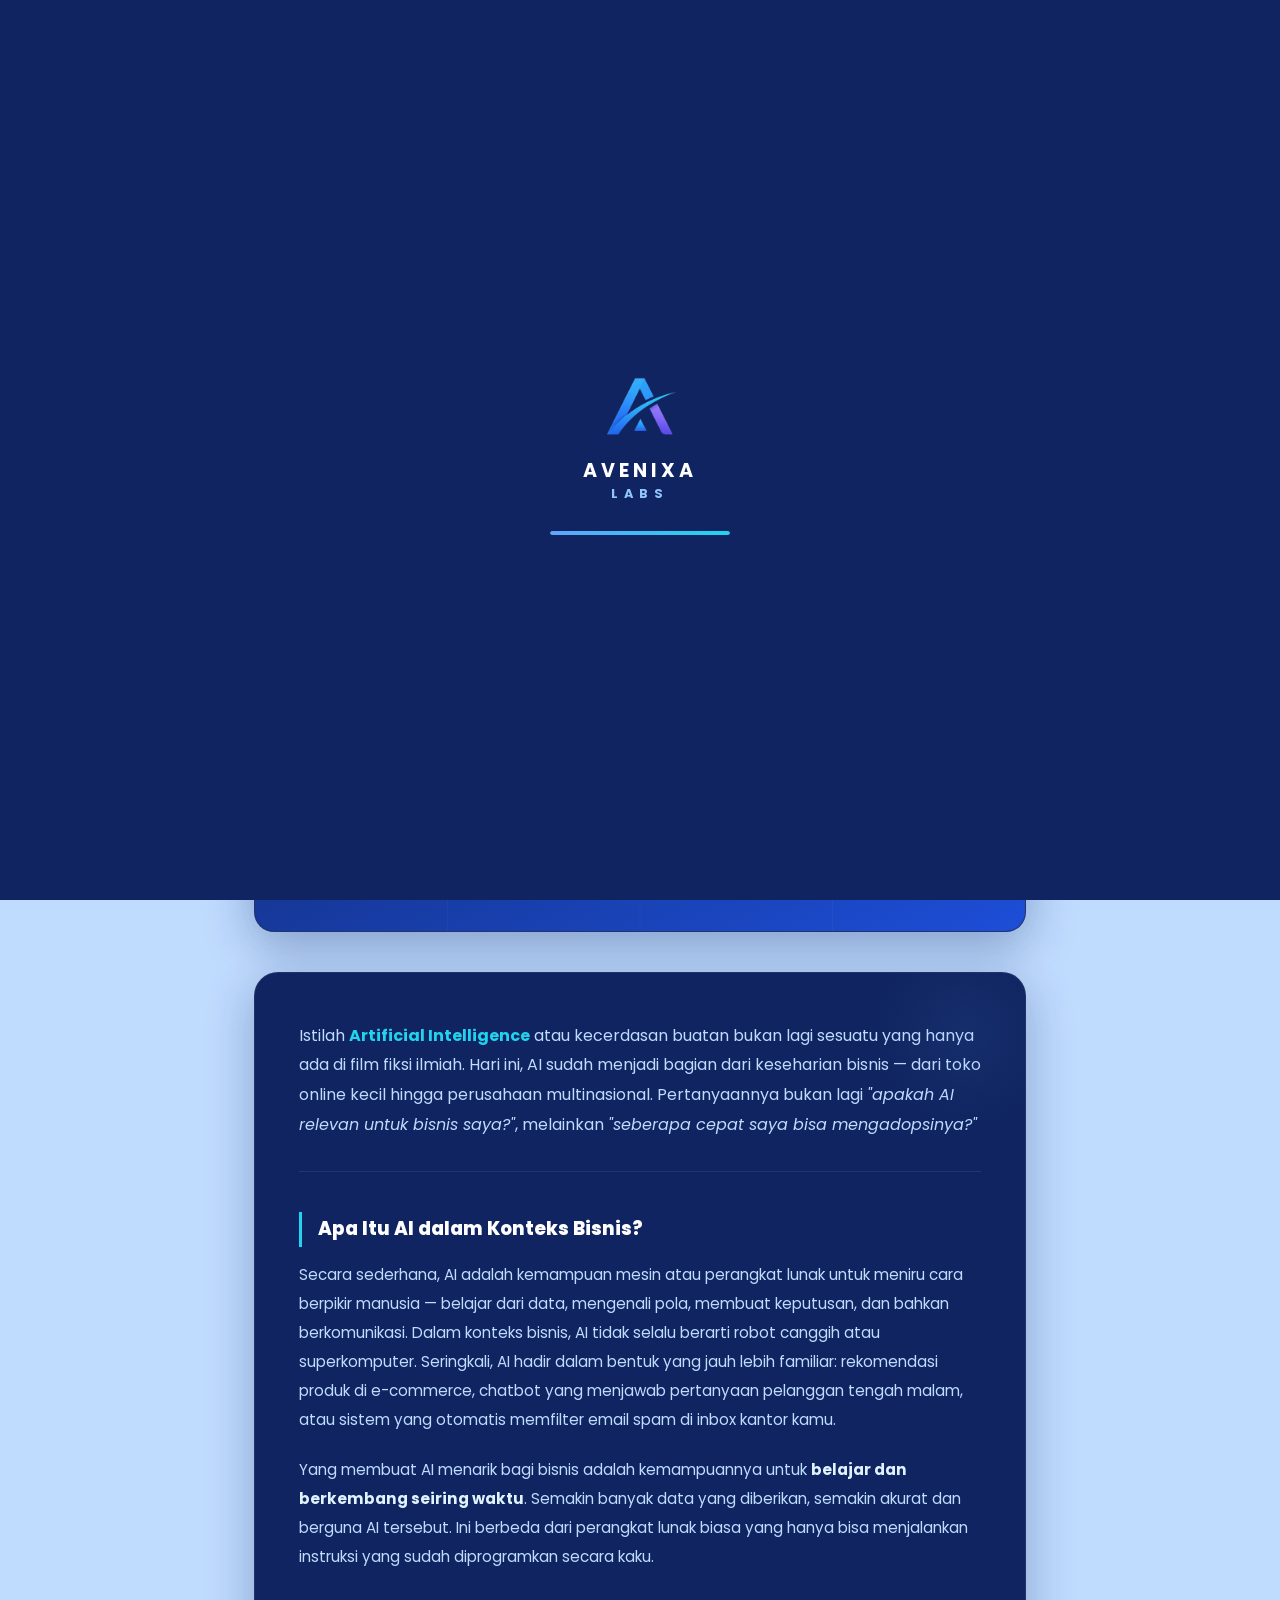
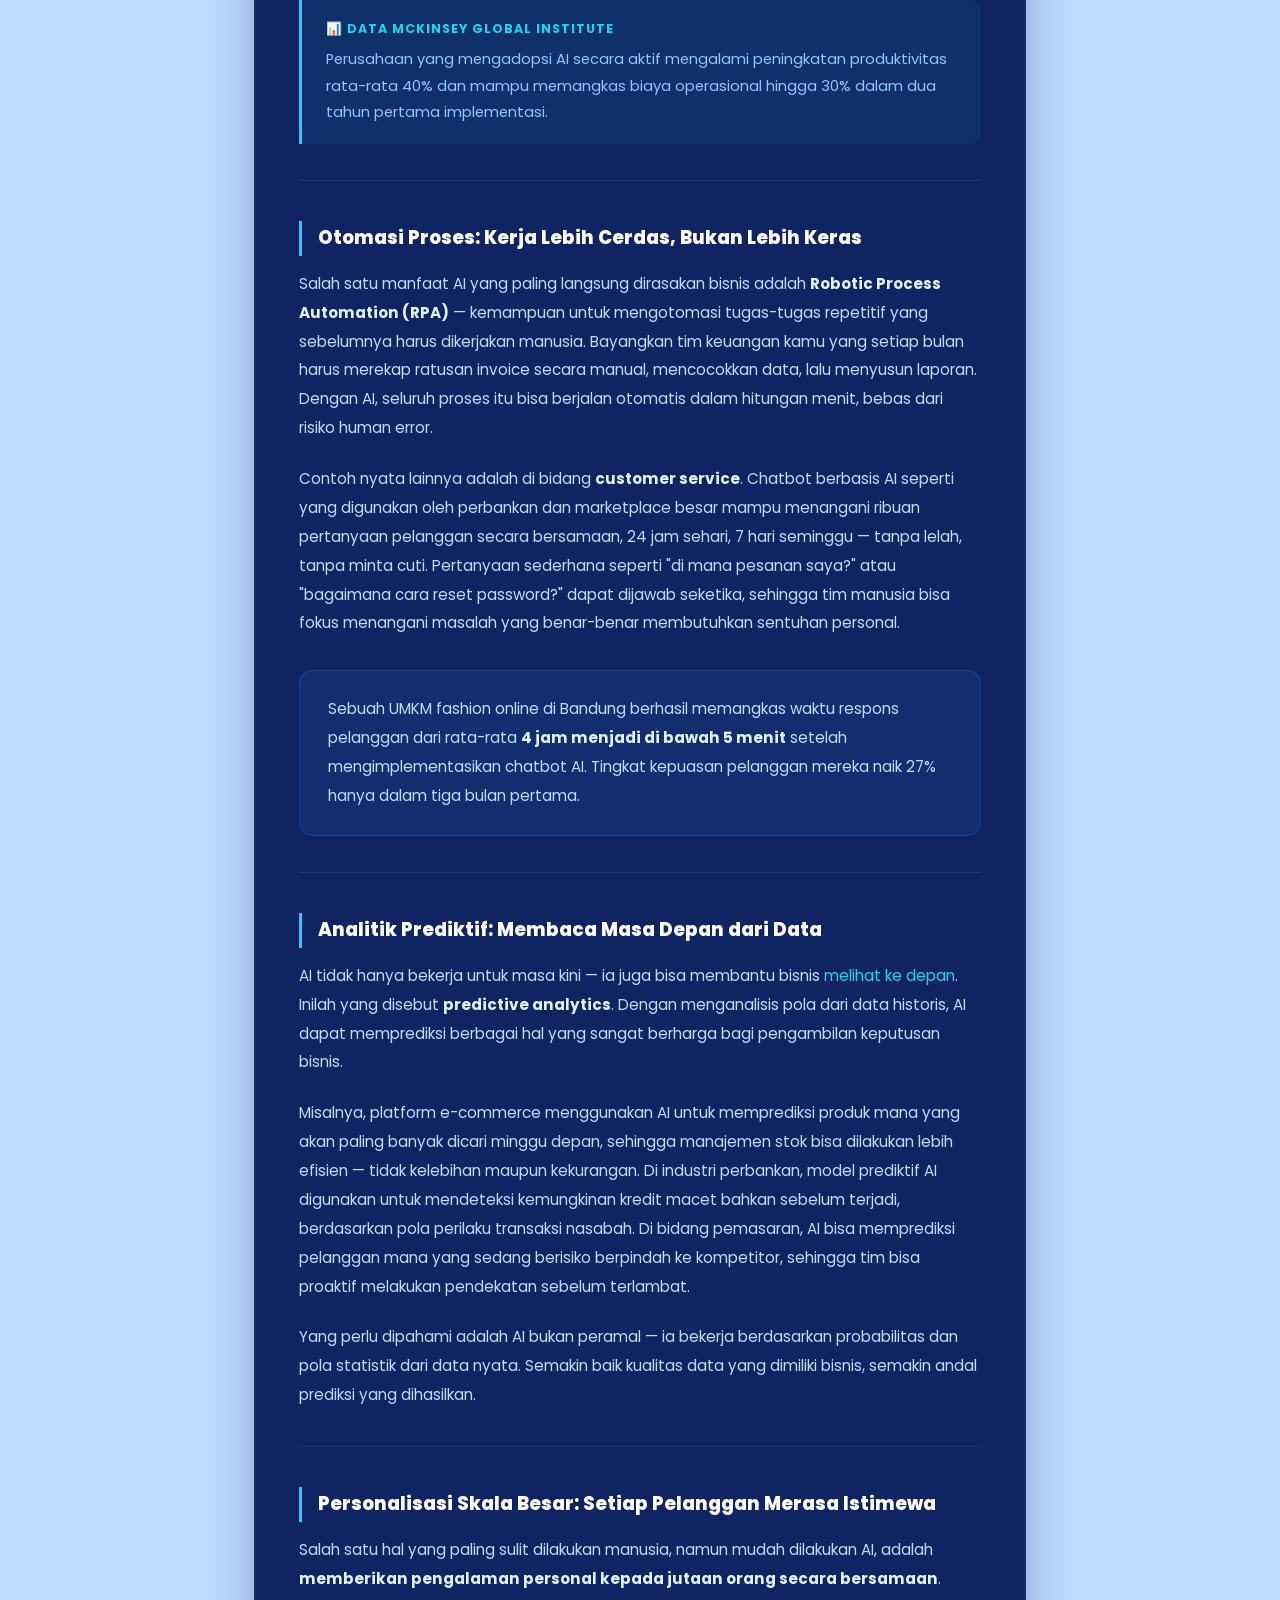
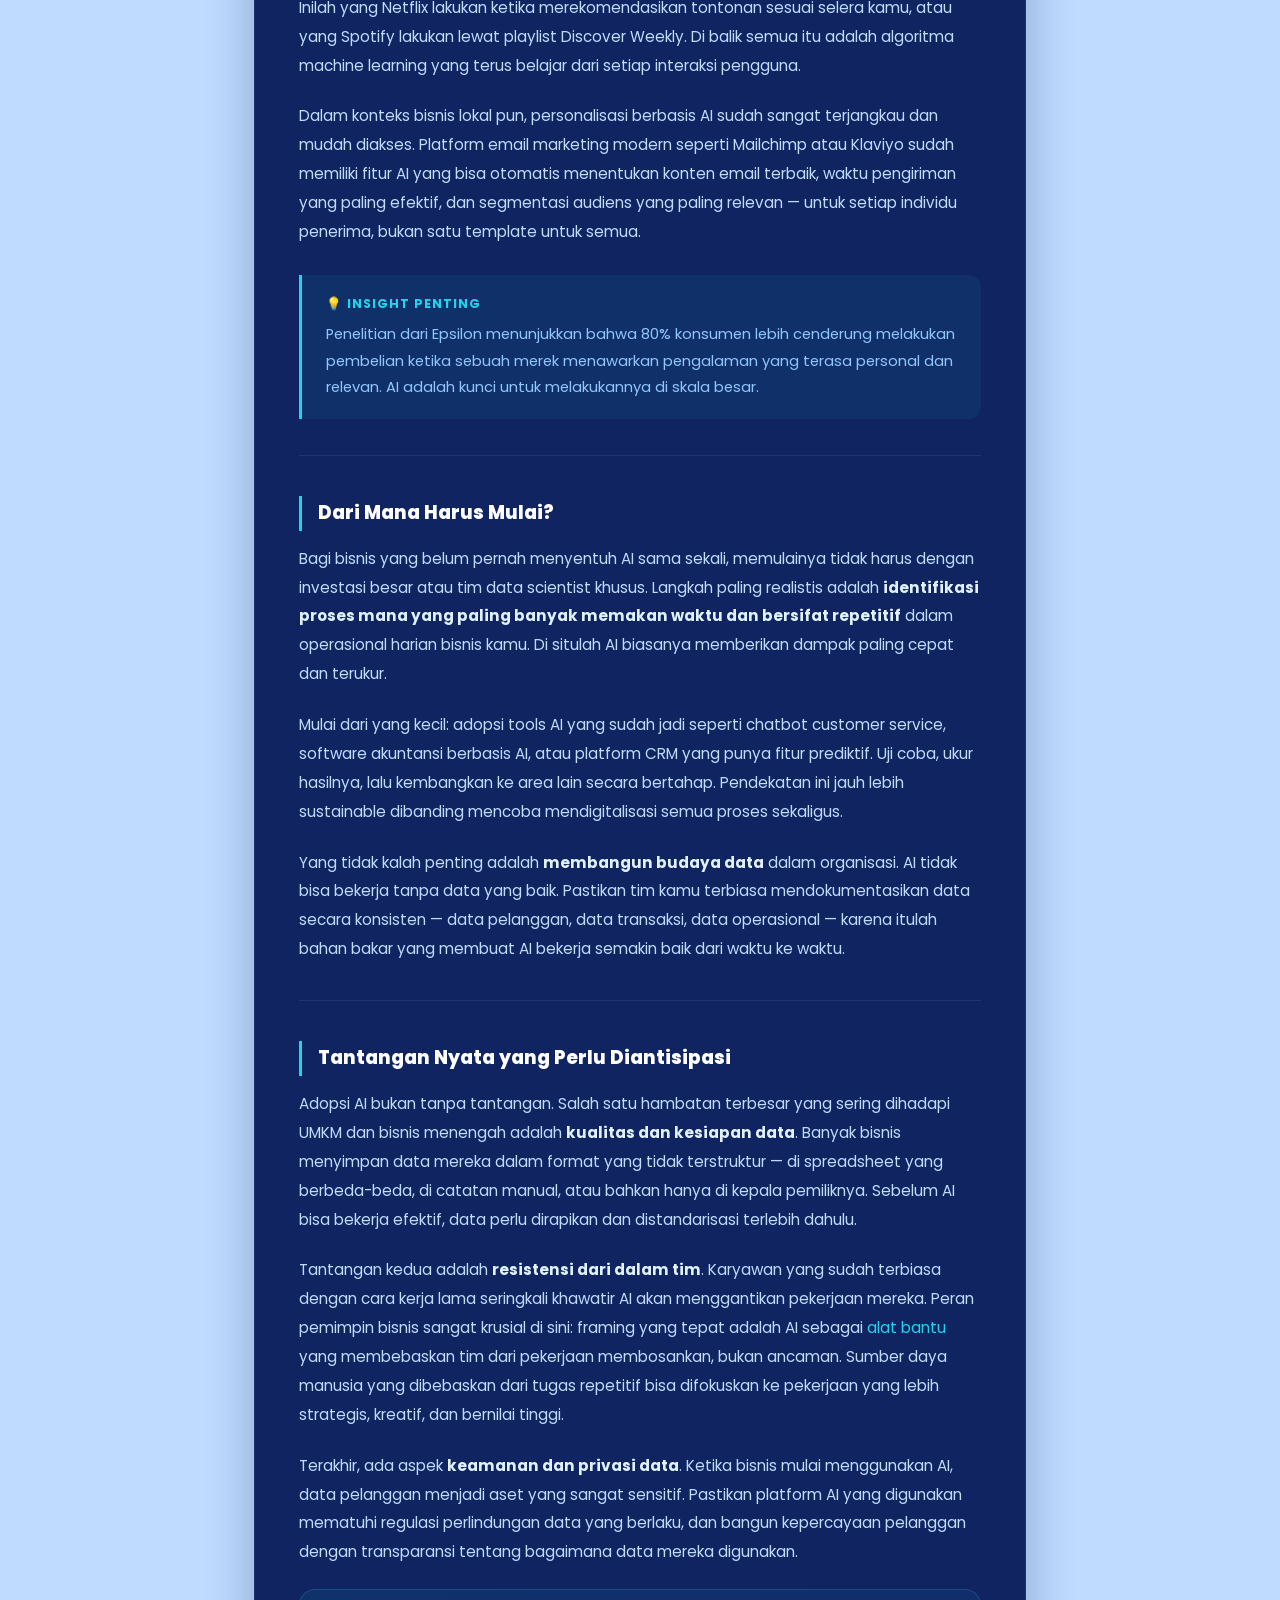
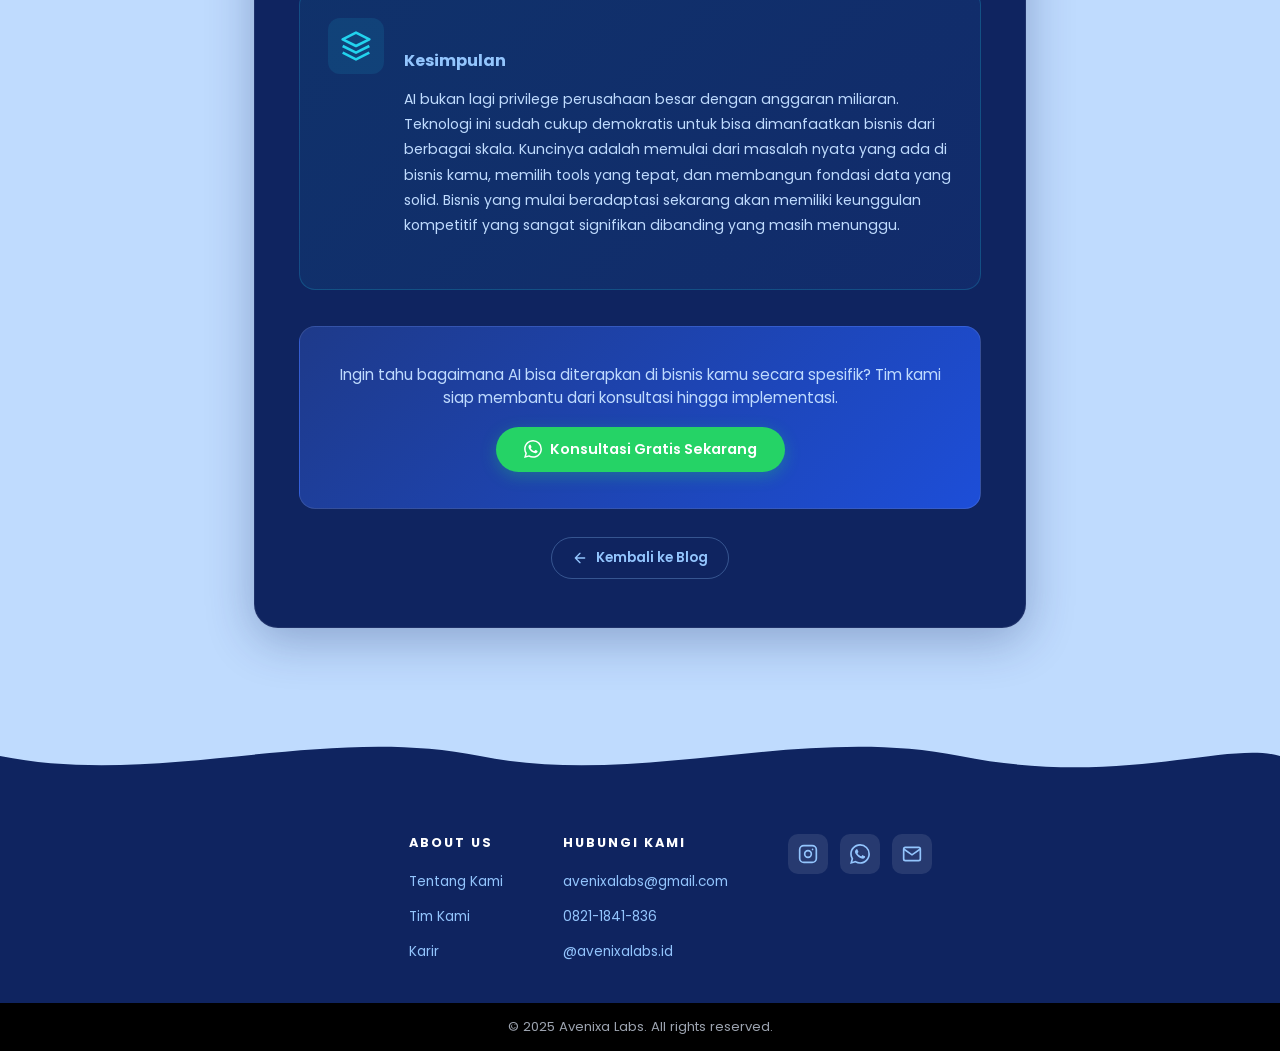
==== commit 71f85084: "Update index.html" ====
--- a/pages/artikelAiBisnis/index.html
+++ b/pages/artikelAiBisnis/index.html
@@ -506,21 +506,21 @@
       <div class="footer-col">
         <h4>ABOUT US</h4>
         <ul>
-          <li><a href="#">Tentang Kami</a></li>
-          <li><a href="#">Tim Kami</a></li>
-          <li><a href="#">Karir</a></li>
+          <li><a href="../tentang.html">Tentang Kami</a></li>
+          <li><a href="../tentang.html#tim">Tim Kami</a></li>
+          <li><a href="../karir.html">Karir</a></li>
         </ul>
       </div>
       <div class="footer-col">
         <h4>HUBUNGI KAMI</h4>
         <ul>
           <li><a href="mailto:avenixalabs@gmail.com">avenixalabs@gmail.com</a></li>
-          <li><a href="tel:08211841836">0821-1841-836</a></li>
-          <li><a href="#">@avenixalabs.id</a></li>
+          <li><a href="https://wa.me/628211841836">0821-1841-836</a></li>
+          <li><a href="https://instagram.com/avenixalabs.id">@avenixalabs.id</a></li>
         </ul>
       </div>
       <div class="footer-sosmed">
-        <a href="#" class="sosmed-btn" title="Instagram">
+        <a href="https://instagram.com/avenixalabs.id" class="sosmed-btn" title="Instagram">
           <svg width="20" height="20" viewBox="0 0 24 24" fill="none">
             <rect x="2" y="2" width="20" height="20" rx="5" stroke="currentColor" stroke-width="2" />
             <circle cx="12" cy="12" r="4" stroke="currentColor" stroke-width="2" />
@@ -557,4 +557,4 @@
   <script src="script.js"></script>
 </body>
 
-</html>+</html>
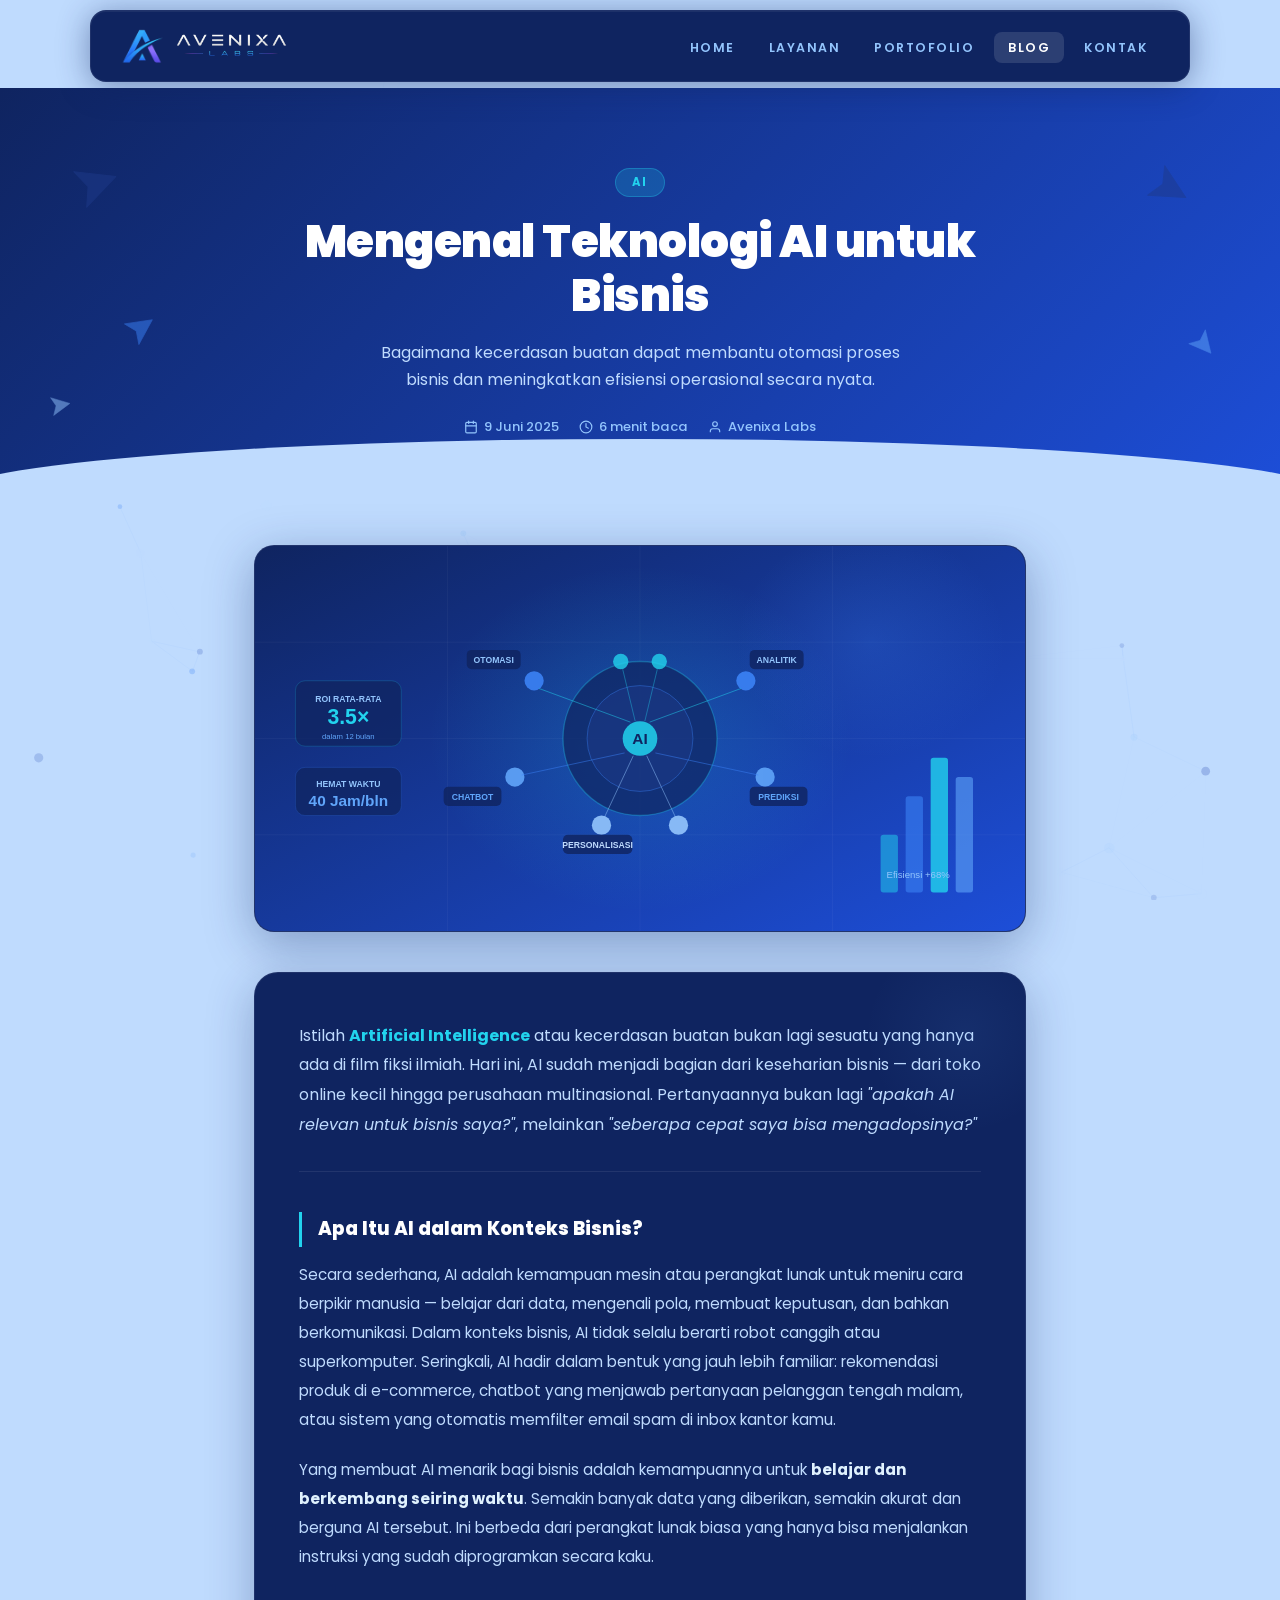
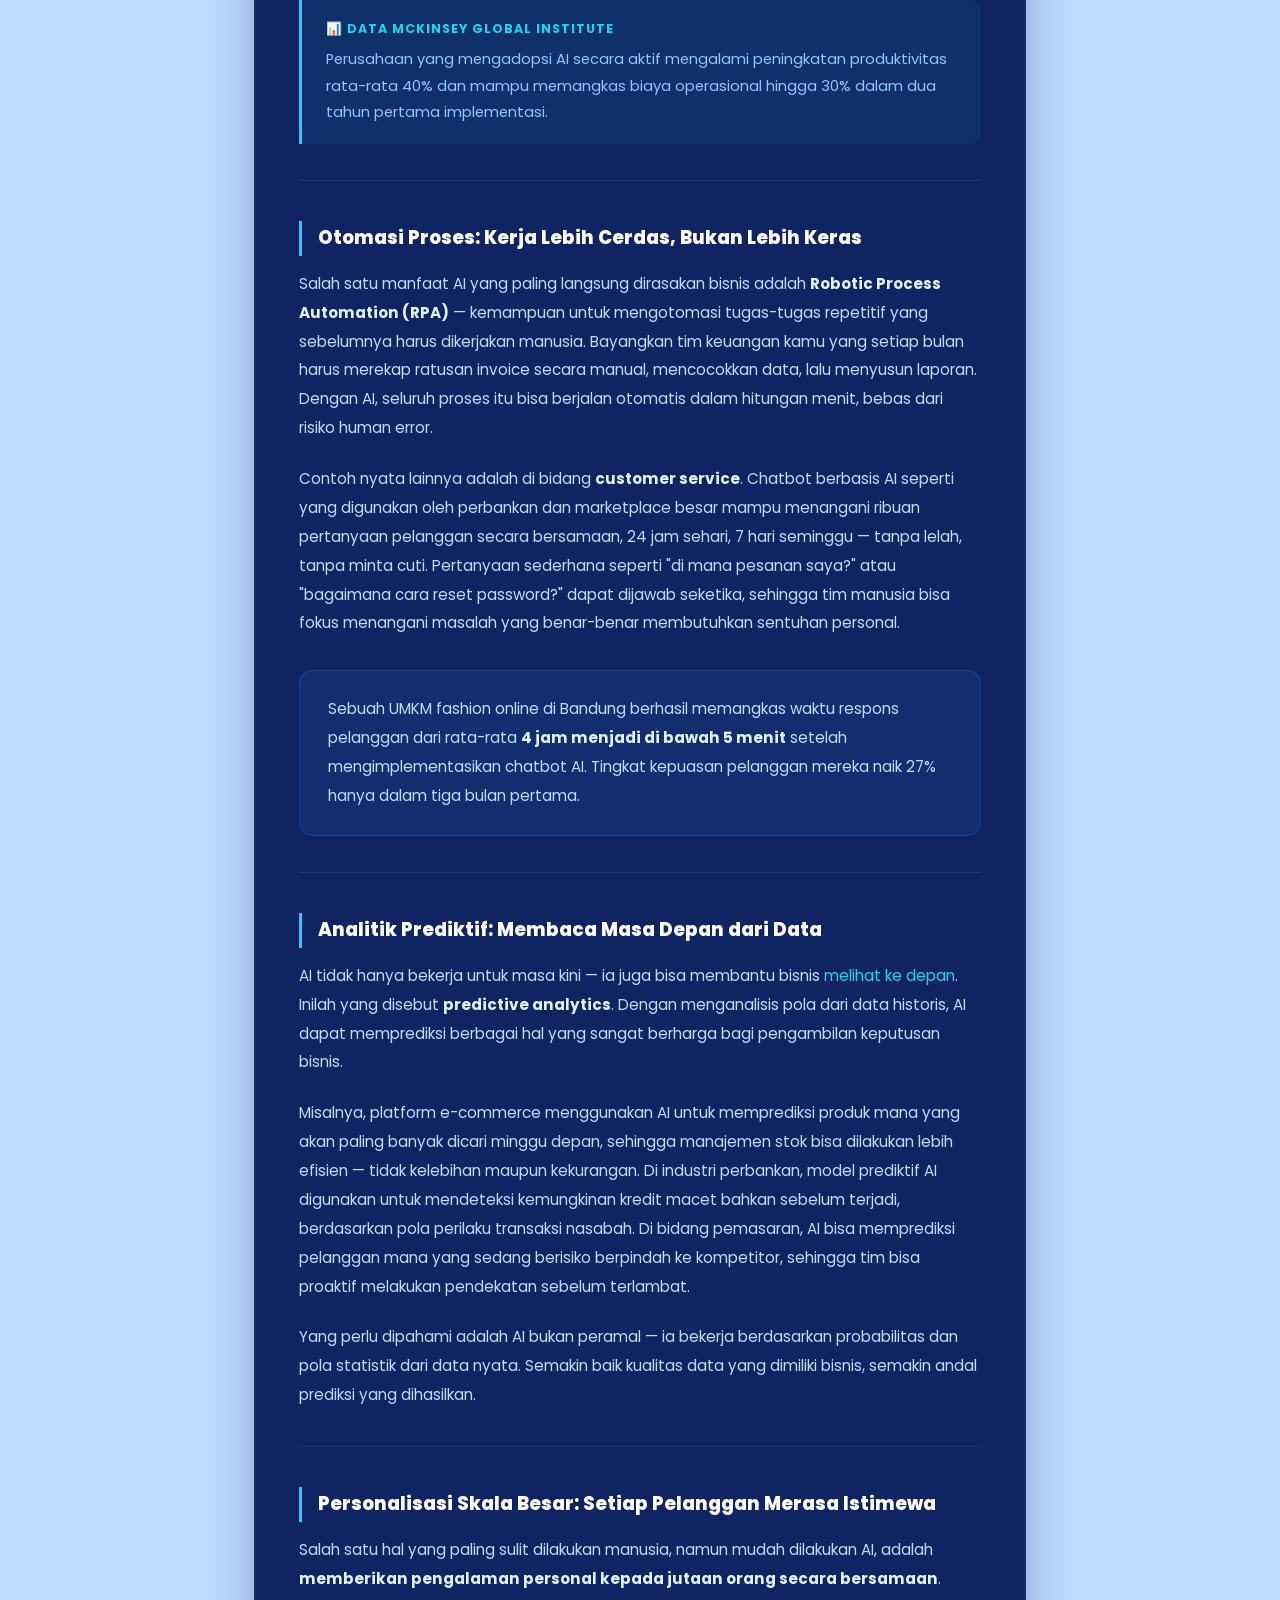
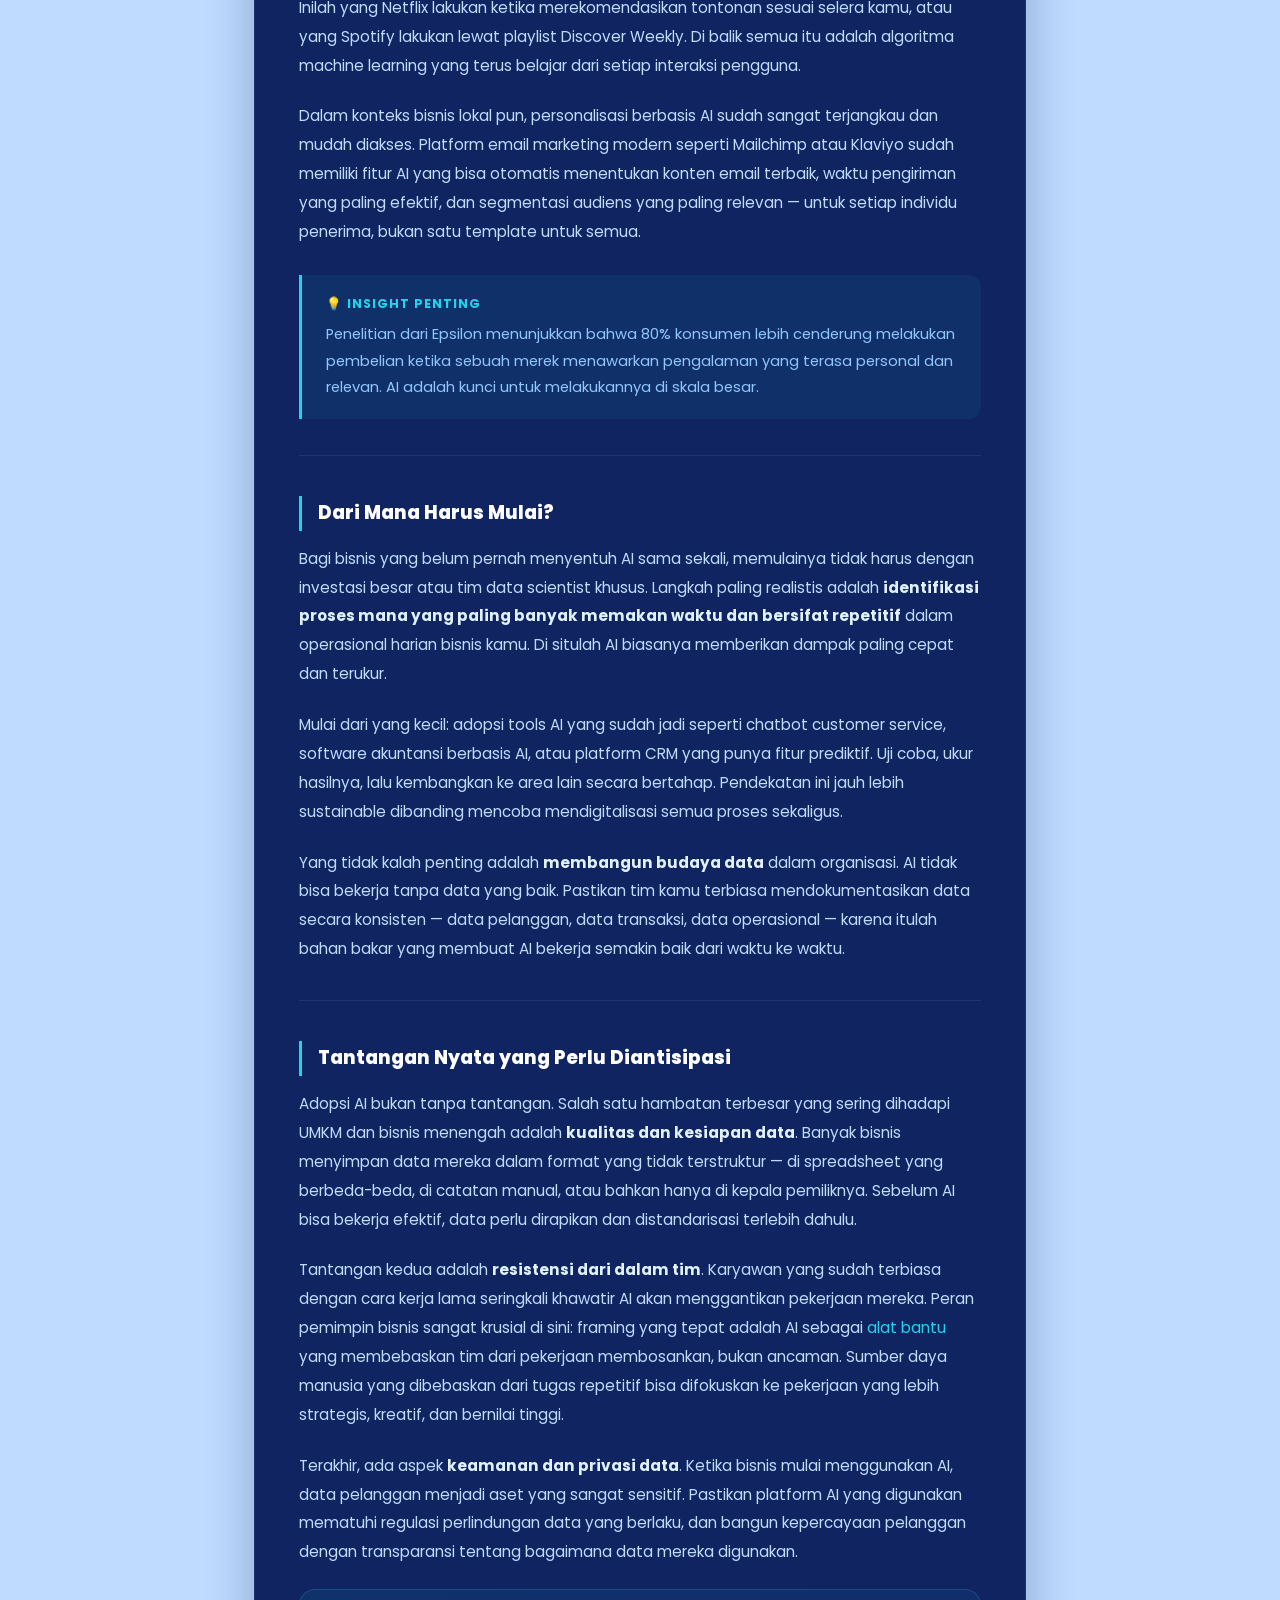
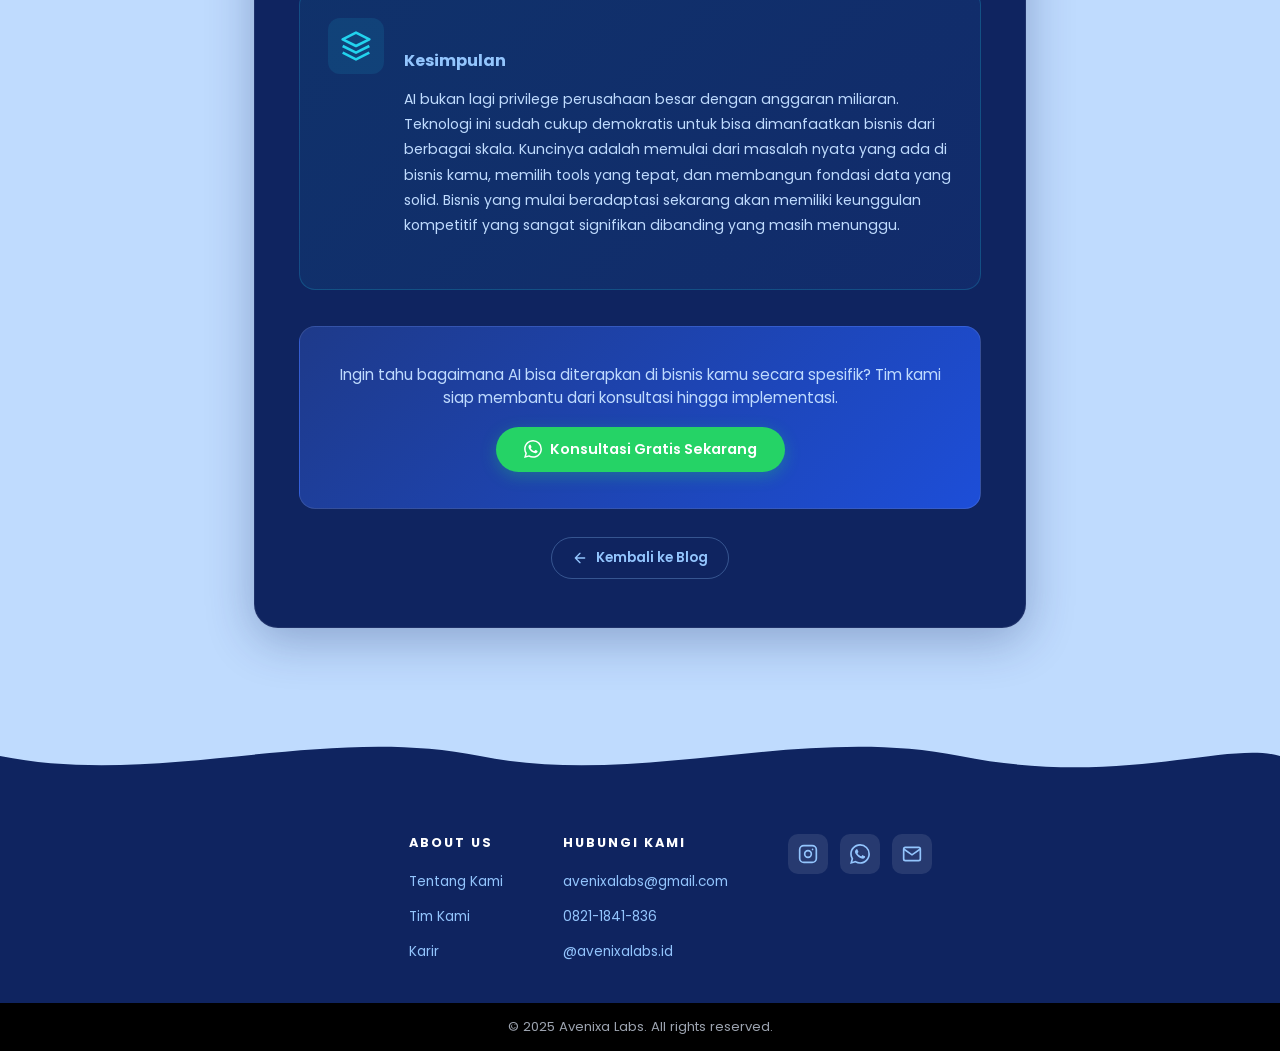
==== commit c9adf993: "Update index.html" ====
--- a/pages/artikelAiBisnis/index.html
+++ b/pages/artikelAiBisnis/index.html
@@ -506,9 +506,9 @@
       <div class="footer-col">
         <h4>ABOUT US</h4>
         <ul>
-          <li><a href="../tentang.html">Tentang Kami</a></li>
-          <li><a href="../tentang.html#tim">Tim Kami</a></li>
-          <li><a href="../karir.html">Karir</a></li>
+          <li><a href="../../tentang.html">Tentang Kami</a></li>
+          <li><a href="../../tentang.html#tim">Tim Kami</a></li>
+          <li><a href="../../karir.html">Karir</a></li>
         </ul>
       </div>
       <div class="footer-col">
